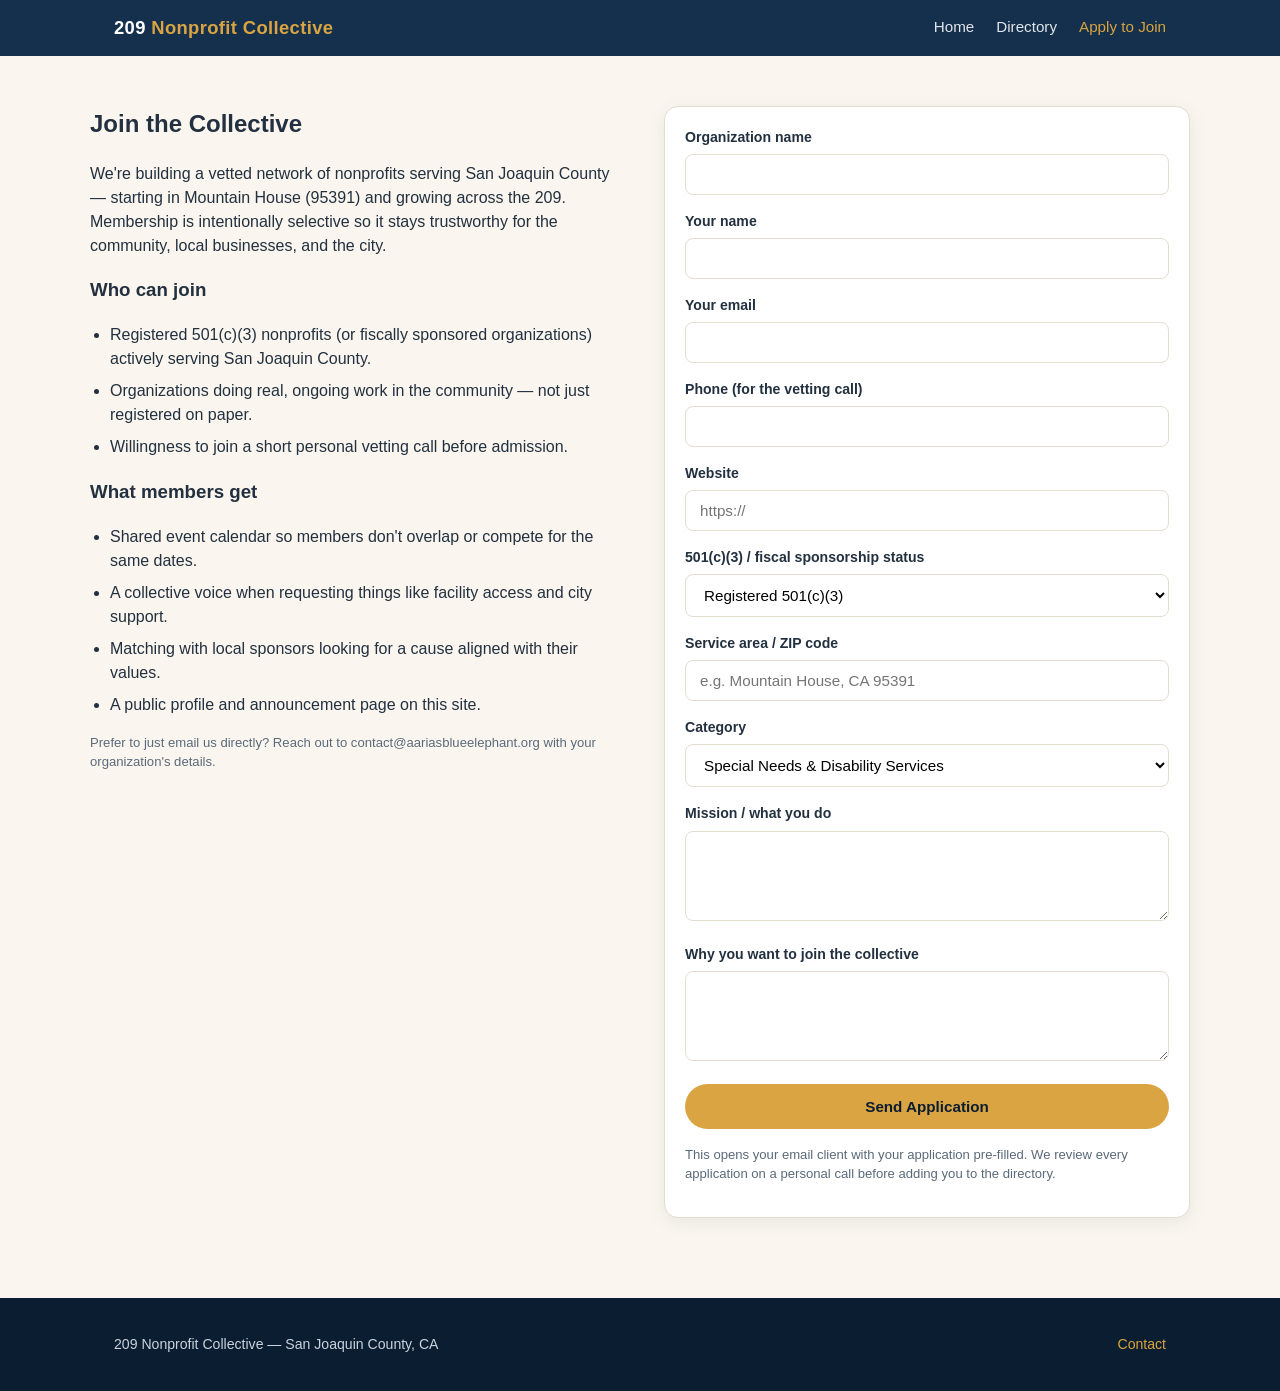
==== apply.html @ e184ccb2 "Initial build: 209 Nonprofit Collective static site" ====
<!doctype html>
<html lang="en">
<head>
  <meta charset="utf-8" />
  <meta name="viewport" content="width=device-width, initial-scale=1" />
  <title>Apply to Join · 209 Nonprofit Collective</title>
  <link rel="stylesheet" href="assets/css/style.css" />
</head>
<body>
  <nav class="site-nav">
    <div class="container">
      <a class="brand" href="index.html">209 <span>Nonprofit Collective</span></a>
      <div class="nav-links">
        <a href="index.html">Home</a>
        <a href="directory.html">Directory</a>
        <a href="apply.html" class="active">Apply to Join</a>
      </div>
    </div>
  </nav>

  <div class="container apply-grid">
    <div>
      <h2>Join the Collective</h2>
      <p class="lead">We're building a vetted network of nonprofits serving San Joaquin County — starting in Mountain House (95391) and growing across the 209. Membership is intentionally selective so it stays trustworthy for the community, local businesses, and the city.</p>

      <h3>Who can join</h3>
      <ul>
        <li>Registered 501(c)(3) nonprofits (or fiscally sponsored organizations) actively serving San Joaquin County.</li>
        <li>Organizations doing real, ongoing work in the community — not just registered on paper.</li>
        <li>Willingness to join a short personal vetting call before admission.</li>
      </ul>

      <h3>What members get</h3>
      <ul>
        <li>Shared event calendar so members don't overlap or compete for the same dates.</li>
        <li>A collective voice when requesting things like facility access and city support.</li>
        <li>Matching with local sponsors looking for a cause aligned with their values.</li>
        <li>A public profile and announcement page on this site.</li>
      </ul>

      <p class="form-note">Prefer to just email us directly? Reach out to <a id="apply-email" href="#"></a> with your organization's details.</p>
    </div>

    <div>
      <form id="apply-form" class="side-card">
        <div class="form-field">
          <label for="orgName">Organization name</label>
          <input id="orgName" name="orgName" type="text" required />
        </div>
        <div class="form-field">
          <label for="contactName">Your name</label>
          <input id="contactName" name="contactName" type="text" required />
        </div>
        <div class="form-field">
          <label for="contactEmail">Your email</label>
          <input id="contactEmail" name="contactEmail" type="email" required />
        </div>
        <div class="form-field">
          <label for="contactPhone">Phone (for the vetting call)</label>
          <input id="contactPhone" name="contactPhone" type="tel" />
        </div>
        <div class="form-field">
          <label for="website">Website</label>
          <input id="website" name="website" type="url" placeholder="https://" />
        </div>
        <div class="form-field">
          <label for="status501c3">501(c)(3) / fiscal sponsorship status</label>
          <select id="status501c3" name="status501c3">
            <option value="Registered 501(c)(3)">Registered 501(c)(3)</option>
            <option value="Fiscally sponsored">Fiscally sponsored</option>
            <option value="Application pending">Application pending</option>
            <option value="Other">Other</option>
          </select>
        </div>
        <div class="form-field">
          <label for="serviceArea">Service area / ZIP code</label>
          <input id="serviceArea" name="serviceArea" type="text" placeholder="e.g. Mountain House, CA 95391" required />
        </div>
        <div class="form-field">
          <label for="apply-category">Category</label>
          <select id="apply-category" name="category"></select>
        </div>
        <div class="form-field">
          <label for="mission">Mission / what you do</label>
          <textarea id="mission" name="mission" required></textarea>
        </div>
        <div class="form-field">
          <label for="reason">Why you want to join the collective</label>
          <textarea id="reason" name="reason" required></textarea>
        </div>
        <button class="btn btn-gold" type="submit" style="width: 100%;">Send Application</button>
        <p class="form-note">This opens your email client with your application pre-filled. We review every application on a personal call before adding you to the directory.</p>
      </form>
    </div>
  </div>

  <footer class="site-footer">
    <div class="container footer-row">
      <div>209 Nonprofit Collective — San Joaquin County, CA</div>
      <div><a href="mailto:contact@aariasblueelephant.org">Contact</a></div>
    </div>
  </footer>

  <script src="assets/js/data.js" defer></script>
  <script src="assets/js/apply.js" defer></script>
</body>
</html>
---- assets/css/style.css ----
:root {
  --navy: #14304d;
  --navy-dark: #0b1d30;
  --gold: #d9a441;
  --gold-dark: #b7842a;
  --cream: #faf6ef;
  --sage: #5c8a63;
  --sage-dark: #3f6247;
  --text: #22303f;
  --muted: #5a6a7a;
  --white: #ffffff;
  --border: #e3ddd0;
  --radius: 14px;
  --shadow: 0 4px 18px rgba(20, 48, 77, 0.08);
  --font: -apple-system, BlinkMacSystemFont, "Segoe UI", Roboto, Helvetica, Arial, sans-serif;
}

* { box-sizing: border-box; }

body {
  margin: 0;
  font-family: var(--font);
  color: var(--text);
  background: var(--cream);
  line-height: 1.5;
}

a { color: inherit; text-decoration: none; }

img { max-width: 100%; display: block; }

.container {
  max-width: 1100px;
  margin: 0 auto;
  padding: 0 24px;
}

/* Nav */
.site-nav {
  background: var(--navy);
  color: var(--white);
  position: sticky;
  top: 0;
  z-index: 20;
}

.site-nav .container {
  display: flex;
  align-items: center;
  justify-content: space-between;
  padding-top: 14px;
  padding-bottom: 14px;
}

.brand {
  font-weight: 700;
  font-size: 1.15rem;
  letter-spacing: 0.02em;
}

.brand span { color: var(--gold); }

.nav-links {
  display: flex;
  gap: 22px;
  font-size: 0.95rem;
}

.nav-links a {
  opacity: 0.88;
  transition: opacity 0.15s ease;
}

.nav-links a:hover,
.nav-links a.active { opacity: 1; color: var(--gold); }

/* Hero */
.hero {
  position: relative;
  background: linear-gradient(180deg, var(--navy) 0%, var(--navy-dark) 100%);
  color: var(--white);
  overflow: hidden;
}

.hero .container {
  display: grid;
  grid-template-columns: 1.1fr 1fr;
  align-items: center;
  gap: 40px;
  padding-top: 64px;
  padding-bottom: 0;
}

.hero-copy h1 {
  font-size: 2.6rem;
  line-height: 1.15;
  margin: 0 0 16px;
}

.hero-copy h1 em {
  font-style: normal;
  color: var(--gold);
}

.hero-copy p {
  font-size: 1.1rem;
  color: #d7e0ea;
  max-width: 46ch;
  margin: 0 0 28px;
}

.hero-actions { display: flex; gap: 14px; flex-wrap: wrap; }

.btn {
  display: inline-block;
  padding: 12px 22px;
  border-radius: 999px;
  font-weight: 600;
  font-size: 0.95rem;
  border: 2px solid transparent;
  cursor: pointer;
  transition: transform 0.12s ease, opacity 0.12s ease;
}

.btn:hover { transform: translateY(-1px); }

.btn-gold { background: var(--gold); color: var(--navy-dark); }
.btn-gold:hover { background: var(--gold-dark); }

.btn-outline {
  background: transparent;
  border-color: rgba(255,255,255,0.55);
  color: var(--white);
}
.btn-outline:hover { border-color: var(--white); }

.hero-art { align-self: end; }
.hero-art img { width: 100%; height: auto; }

/* Stats */
.stats {
  display: flex;
  gap: 40px;
  padding: 28px 0 60px;
  flex-wrap: wrap;
}

.stat-num {
  font-size: 1.8rem;
  font-weight: 700;
  color: var(--gold);
}

.stat-label {
  font-size: 0.85rem;
  color: #b9c6d3;
  text-transform: uppercase;
  letter-spacing: 0.04em;
}

/* Section headings */
.section { padding: 56px 0; }
.section-alt { background: var(--white); }

.section-head {
  display: flex;
  align-items: baseline;
  justify-content: space-between;
  gap: 20px;
  margin-bottom: 28px;
  flex-wrap: wrap;
}

.section-head h2 { margin: 0; font-size: 1.6rem; }
.section-head .link { color: var(--navy); font-weight: 600; font-size: 0.9rem; border-bottom: 2px solid var(--gold); }
.section p.lead { color: var(--muted); max-width: 62ch; }

/* Member bubbles */
.bubble-grid {
  display: flex;
  flex-wrap: wrap;
  gap: 22px;
}

.bubble {
  width: 108px;
  text-align: center;
  cursor: pointer;
}

.bubble-avatar {
  width: 88px;
  height: 88px;
  border-radius: 50%;
  background: var(--white);
  border: 2px solid var(--border);
  box-shadow: var(--shadow);
  display: flex;
  align-items: center;
  justify-content: center;
  overflow: hidden;
  margin: 0 auto 10px;
  transition: transform 0.15s ease, border-color 0.15s ease;
}

.bubble:hover .bubble-avatar { transform: translateY(-3px); border-color: var(--gold); }

.bubble-avatar img { width: 100%; height: 100%; object-fit: cover; }

.bubble-avatar .initials {
  font-weight: 700;
  color: var(--navy);
  font-size: 1.1rem;
}

.bubble-name { font-size: 0.82rem; color: var(--text); font-weight: 600; }

.bubble-add .bubble-avatar {
  border-style: dashed;
  color: var(--muted);
  font-size: 1.6rem;
}

/* Cards / directory */
.toolbar {
  display: flex;
  gap: 14px;
  flex-wrap: wrap;
  margin-bottom: 28px;
}

.search-input,
.category-select {
  padding: 12px 16px;
  border-radius: 999px;
  border: 1px solid var(--border);
  background: var(--white);
  font-size: 0.95rem;
  font-family: var(--font);
}

.search-input { flex: 1; min-width: 220px; }

.card-grid {
  display: grid;
  grid-template-columns: repeat(auto-fill, minmax(260px, 1fr));
  gap: 20px;
}

.card {
  background: var(--white);
  border: 1px solid var(--border);
  border-radius: var(--radius);
  padding: 20px;
  box-shadow: var(--shadow);
  display: flex;
  flex-direction: column;
  gap: 10px;
}

.card-top { display: flex; align-items: center; gap: 12px; }

.card-avatar {
  width: 52px;
  height: 52px;
  border-radius: 50%;
  background: var(--cream);
  border: 1px solid var(--border);
  display: flex;
  align-items: center;
  justify-content: center;
  overflow: hidden;
  flex-shrink: 0;
}

.card-avatar img { width: 100%; height: 100%; object-fit: cover; }

.card-title { font-weight: 700; font-size: 1.05rem; }

.badge {
  display: inline-block;
  font-size: 0.72rem;
  font-weight: 700;
  text-transform: uppercase;
  letter-spacing: 0.03em;
  color: var(--sage-dark);
  background: #e8f0e7;
  padding: 4px 10px;
  border-radius: 999px;
  width: fit-content;
}

.card-tagline { color: var(--muted); font-size: 0.92rem; }

.card-link { margin-top: auto; font-weight: 600; color: var(--navy); font-size: 0.88rem; border-bottom: 2px solid var(--gold); width: fit-content; }

.empty-state { color: var(--muted); padding: 40px 0; text-align: center; }

/* Announcements */
.announce-list { display: flex; flex-direction: column; gap: 18px; }

.announce-item {
  background: var(--white);
  border: 1px solid var(--border);
  border-radius: var(--radius);
  padding: 18px 22px;
  box-shadow: var(--shadow);
}

.announce-meta { font-size: 0.8rem; color: var(--muted); margin-bottom: 6px; }
.announce-meta a { color: var(--navy); font-weight: 600; }
.announce-title { font-weight: 700; margin-bottom: 6px; }
.announce-body { color: var(--text); font-size: 0.94rem; }

/* Org profile page */
.org-header {
  background: var(--white);
  border-bottom: 1px solid var(--border);
  padding: 48px 0;
}

.org-header-inner { display: flex; gap: 24px; align-items: center; flex-wrap: wrap; }

.org-avatar {
  width: 110px;
  height: 110px;
  border-radius: 50%;
  border: 2px solid var(--border);
  background: var(--cream);
  display: flex;
  align-items: center;
  justify-content: center;
  overflow: hidden;
  flex-shrink: 0;
}

.org-avatar img { width: 100%; height: 100%; object-fit: cover; }

.org-header h1 { margin: 0 0 6px; font-size: 1.9rem; }

.org-meta-row { display: flex; gap: 14px; flex-wrap: wrap; font-size: 0.9rem; color: var(--muted); margin-top: 10px; }
.org-meta-row a { color: var(--navy); font-weight: 600; }

.org-body { display: grid; grid-template-columns: 2fr 1fr; gap: 40px; padding: 40px 0 70px; }

.org-body h3 { font-size: 1.1rem; margin-bottom: 12px; }

.program-list { list-style: none; padding: 0; margin: 0; display: flex; flex-direction: column; gap: 8px; }
.program-list li { background: var(--white); border: 1px solid var(--border); border-radius: 10px; padding: 10px 14px; font-size: 0.92rem; }

.side-card {
  background: var(--white);
  border: 1px solid var(--border);
  border-radius: var(--radius);
  padding: 20px;
  box-shadow: var(--shadow);
}

.side-card + .side-card { margin-top: 20px; }

/* Apply page */
.apply-grid { display: grid; grid-template-columns: 1fr 1fr; gap: 48px; padding: 50px 0 80px; }

.apply-grid h2 { margin-top: 0; }

.apply-grid ul { padding-left: 20px; color: var(--text); }
.apply-grid li { margin-bottom: 8px; }

.form-field { margin-bottom: 16px; }
.form-field label { display: block; font-weight: 600; font-size: 0.88rem; margin-bottom: 6px; }

.form-field input,
.form-field select,
.form-field textarea {
  width: 100%;
  padding: 11px 14px;
  border-radius: 8px;
  border: 1px solid var(--border);
  font-family: var(--font);
  font-size: 0.95rem;
  background: var(--white);
}

.form-field textarea { resize: vertical; min-height: 90px; }

.form-note { font-size: 0.82rem; color: var(--muted); margin-top: 16px; }

/* Footer */
.site-footer {
  background: var(--navy-dark);
  color: #c9d3dd;
  padding: 36px 0;
  font-size: 0.88rem;
}

.site-footer a { color: var(--gold); }
.footer-row { display: flex; justify-content: space-between; flex-wrap: wrap; gap: 12px; }

@media (max-width: 800px) {
  .hero .container { grid-template-columns: 1fr; padding-top: 40px; }
  .hero-art { order: -1; }
  .org-body { grid-template-columns: 1fr; }
  .apply-grid { grid-template-columns: 1fr; }
}
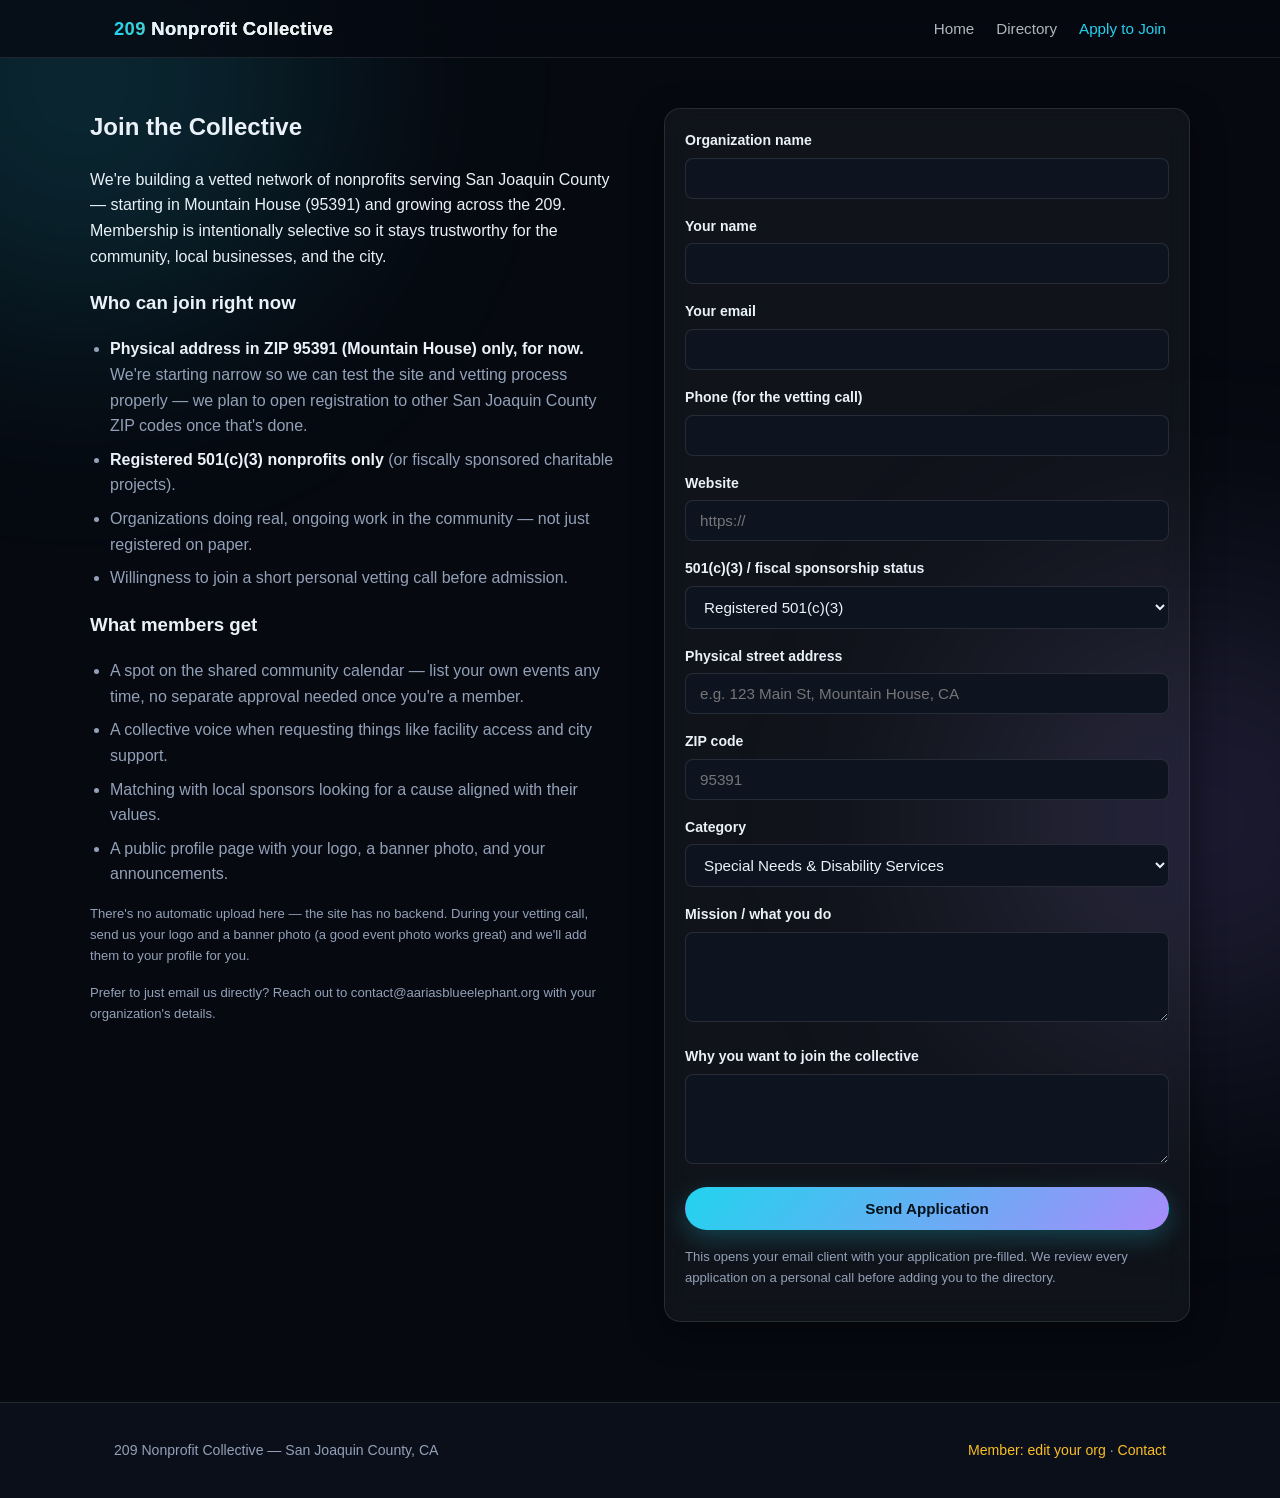
==== commit 1b948d1a: "Add dark/glow redesign, self-service org editing, and Google-auth publish path - Real logo, futurist" ====
--- a/apply.html
+++ b/apply.html
@@ -23,20 +23,23 @@
       <h2>Join the Collective</h2>
       <p class="lead">We're building a vetted network of nonprofits serving San Joaquin County — starting in Mountain House (95391) and growing across the 209. Membership is intentionally selective so it stays trustworthy for the community, local businesses, and the city.</p>
 
-      <h3>Who can join</h3>
+      <h3>Who can join right now</h3>
       <ul>
-        <li>Registered 501(c)(3) nonprofits (or fiscally sponsored organizations) actively serving San Joaquin County.</li>
+        <li><strong>Physical address in ZIP 95391 (Mountain House) only, for now.</strong> We're starting narrow so we can test the site and vetting process properly — we plan to open registration to other San Joaquin County ZIP codes once that's done.</li>
+        <li><strong>Registered 501(c)(3) nonprofits only</strong> (or fiscally sponsored charitable projects).</li>
         <li>Organizations doing real, ongoing work in the community — not just registered on paper.</li>
         <li>Willingness to join a short personal vetting call before admission.</li>
       </ul>
 
       <h3>What members get</h3>
       <ul>
-        <li>Shared event calendar so members don't overlap or compete for the same dates.</li>
+        <li>A spot on the shared community calendar — list your own events any time, no separate approval needed once you're a member.</li>
         <li>A collective voice when requesting things like facility access and city support.</li>
         <li>Matching with local sponsors looking for a cause aligned with their values.</li>
-        <li>A public profile and announcement page on this site.</li>
+        <li>A public profile page with your logo, a banner photo, and your announcements.</li>
       </ul>
+
+      <p class="form-note">There's no automatic upload here — the site has no backend. During your vetting call, send us your logo and a banner photo (a good event photo works great) and we'll add them to your profile for you.</p>
 
       <p class="form-note">Prefer to just email us directly? Reach out to <a id="apply-email" href="#"></a> with your organization's details.</p>
     </div>
@@ -73,8 +76,12 @@
           </select>
         </div>
         <div class="form-field">
-          <label for="serviceArea">Service area / ZIP code</label>
-          <input id="serviceArea" name="serviceArea" type="text" placeholder="e.g. Mountain House, CA 95391" required />
+          <label for="physicalAddress">Physical street address</label>
+          <input id="physicalAddress" name="physicalAddress" type="text" placeholder="e.g. 123 Main St, Mountain House, CA" required />
+        </div>
+        <div class="form-field">
+          <label for="zip">ZIP code</label>
+          <input id="zip" name="zip" type="text" inputmode="numeric" pattern="95391" title="We're currently only accepting organizations physically located in 95391 (Mountain House). We'll open to other ZIP codes soon." placeholder="95391" required />
         </div>
         <div class="form-field">
           <label for="apply-category">Category</label>
@@ -97,7 +104,7 @@
   <footer class="site-footer">
     <div class="container footer-row">
       <div>209 Nonprofit Collective — San Joaquin County, CA</div>
-      <div><a href="mailto:contact@aariasblueelephant.org">Contact</a></div>
+      <div><a href="edit.html">Member: edit your org</a> · <a href="mailto:contact@aariasblueelephant.org">Contact</a></div>
     </div>
   </footer>
 
--- a/assets/css/style.css
+++ b/assets/css/style.css
@@ -1,29 +1,59 @@
 :root {
-  --navy: #14304d;
-  --navy-dark: #0b1d30;
-  --gold: #d9a441;
-  --gold-dark: #b7842a;
-  --cream: #faf6ef;
-  --sage: #5c8a63;
-  --sage-dark: #3f6247;
-  --text: #22303f;
-  --muted: #5a6a7a;
-  --white: #ffffff;
-  --border: #e3ddd0;
-  --radius: 14px;
-  --shadow: 0 4px 18px rgba(20, 48, 77, 0.08);
+  --bg: #060910;
+  --bg-alt: #0A0F1A;
+  --navy: #101827;
+  --navy-dark: #060910;
+  --panel: rgba(255, 255, 255, 0.045);
+  --panel-solid: #0D1420;
+  --panel-border: rgba(255, 255, 255, 0.10);
+  --cyan: #22D3EE;
+  --cyan-dim: rgba(34, 211, 238, 0.14);
+  --gold: #FBBF24;
+  --gold-dim: rgba(251, 191, 36, 0.14);
+  --violet: #A78BFA;
+  --pink: #F472B6;
+  --sage: #5EEAD4;
+  --text: #EAF1F8;
+  --muted: #93A1B8;
+  --white: #101827;
+  --border: var(--panel-border);
+  --radius: 16px;
+  --shadow: 0 10px 34px rgba(0, 0, 0, 0.45);
+  --glow-cyan: 0 0 0 1px rgba(34,211,238,0.35), 0 0 24px rgba(34,211,238,0.18);
   --font: -apple-system, BlinkMacSystemFont, "Segoe UI", Roboto, Helvetica, Arial, sans-serif;
+  --org-accent: var(--cyan);
 }
 
 * { box-sizing: border-box; }
+
+[hidden] { display: none !important; }
+
+html { background: var(--bg); }
 
 body {
   margin: 0;
   font-family: var(--font);
   color: var(--text);
-  background: var(--cream);
-  line-height: 1.5;
-}
+  background: var(--bg);
+  line-height: 1.6;
+  position: relative;
+  overflow-x: hidden;
+}
+
+/* ambient glow blobs, fixed so they read consistently behind every page */
+body::before,
+body::after {
+  content: "";
+  position: fixed;
+  width: 480px;
+  height: 480px;
+  border-radius: 50%;
+  filter: blur(120px);
+  z-index: 0;
+  pointer-events: none;
+}
+body::before { top: -160px; left: -160px; background: rgba(34, 211, 238, 0.16); }
+body::after { bottom: -160px; right: -160px; background: rgba(167, 139, 250, 0.14); }
 
 a { color: inherit; text-decoration: none; }
 
@@ -33,12 +63,17 @@
   max-width: 1100px;
   margin: 0 auto;
   padding: 0 24px;
+  position: relative;
+  z-index: 1;
 }
 
 /* Nav */
 .site-nav {
-  background: var(--navy);
-  color: var(--white);
+  background: rgba(6, 9, 16, 0.75);
+  backdrop-filter: blur(14px);
+  -webkit-backdrop-filter: blur(14px);
+  border-bottom: 1px solid var(--panel-border);
+  color: var(--text);
   position: sticky;
   top: 0;
   z-index: 20;
@@ -53,12 +88,21 @@
 }
 
 .brand {
-  font-weight: 700;
+  font-weight: 800;
   font-size: 1.15rem;
   letter-spacing: 0.02em;
-}
-
-.brand span { color: var(--gold); }
+  background: linear-gradient(90deg, var(--cyan), var(--gold));
+  -webkit-background-clip: text;
+  background-clip: text;
+  color: transparent;
+}
+
+.brand span {
+  background: linear-gradient(90deg, var(--text), var(--text));
+  -webkit-background-clip: text;
+  background-clip: text;
+  color: var(--text);
+}
 
 .nav-links {
   display: flex;
@@ -67,18 +111,33 @@
 }
 
 .nav-links a {
-  opacity: 0.88;
-  transition: opacity 0.15s ease;
+  opacity: 0.75;
+  transition: opacity 0.15s ease, color 0.15s ease;
+  color: var(--text);
 }
 
 .nav-links a:hover,
-.nav-links a.active { opacity: 1; color: var(--gold); }
+.nav-links a.active { opacity: 1; color: var(--cyan); }
+
+.nav-edit-btn {
+  padding: 6px 16px;
+  border-radius: 999px;
+  border: 1px solid color-mix(in srgb, var(--org-accent) 55%, transparent);
+  color: var(--org-accent) !important;
+  font-weight: 700;
+  opacity: 1 !important;
+  background: color-mix(in srgb, var(--org-accent) 12%, transparent);
+  transition: background 0.15s ease, transform 0.12s ease, box-shadow 0.15s ease;
+}
+.nav-edit-btn:hover {
+  background: color-mix(in srgb, var(--org-accent) 24%, transparent);
+  box-shadow: 0 0 16px color-mix(in srgb, var(--org-accent) 35%, transparent);
+  transform: translateY(-1px);
+}
 
 /* Hero */
 .hero {
   position: relative;
-  background: linear-gradient(180deg, var(--navy) 0%, var(--navy-dark) 100%);
-  color: var(--white);
   overflow: hidden;
 }
 
@@ -87,24 +146,28 @@
   grid-template-columns: 1.1fr 1fr;
   align-items: center;
   gap: 40px;
-  padding-top: 64px;
+  padding-top: 72px;
   padding-bottom: 0;
 }
 
 .hero-copy h1 {
-  font-size: 2.6rem;
+  font-size: 2.7rem;
   line-height: 1.15;
   margin: 0 0 16px;
+  letter-spacing: -0.01em;
 }
 
 .hero-copy h1 em {
   font-style: normal;
-  color: var(--gold);
+  background: linear-gradient(90deg, var(--cyan), var(--gold));
+  -webkit-background-clip: text;
+  background-clip: text;
+  color: transparent;
 }
 
 .hero-copy p {
   font-size: 1.1rem;
-  color: #d7e0ea;
+  color: var(--muted);
   max-width: 46ch;
   margin: 0 0 28px;
 }
@@ -113,54 +176,69 @@
 
 .btn {
   display: inline-block;
-  padding: 12px 22px;
+  padding: 12px 24px;
   border-radius: 999px;
-  font-weight: 600;
+  font-weight: 700;
   font-size: 0.95rem;
-  border: 2px solid transparent;
+  border: 1px solid transparent;
   cursor: pointer;
-  transition: transform 0.12s ease, opacity 0.12s ease;
+  transition: transform 0.12s ease, box-shadow 0.12s ease, background 0.12s ease;
 }
 
 .btn:hover { transform: translateY(-1px); }
 
-.btn-gold { background: var(--gold); color: var(--navy-dark); }
-.btn-gold:hover { background: var(--gold-dark); }
+.btn-gold {
+  background: linear-gradient(135deg, var(--cyan), var(--violet));
+  color: #04121A;
+  box-shadow: 0 8px 24px rgba(34, 211, 238, 0.25);
+}
+.btn-gold:hover { box-shadow: 0 10px 30px rgba(34, 211, 238, 0.4); }
 
 .btn-outline {
-  background: transparent;
-  border-color: rgba(255,255,255,0.55);
-  color: var(--white);
-}
-.btn-outline:hover { border-color: var(--white); }
+  background: rgba(255,255,255,0.03);
+  border-color: var(--panel-border);
+  color: var(--text);
+}
+.btn-outline:hover { border-color: var(--cyan); color: var(--cyan); }
 
 .hero-art { align-self: end; }
-.hero-art img { width: 100%; height: auto; }
+.hero-art img { width: 100%; height: auto; filter: drop-shadow(0 20px 40px rgba(0,0,0,0.5)); }
 
 /* Stats */
 .stats {
   display: flex;
-  gap: 40px;
+  gap: 16px;
   padding: 28px 0 60px;
   flex-wrap: wrap;
 }
 
+.stats > div {
+  background: var(--panel);
+  border: 1px solid var(--panel-border);
+  border-radius: 12px;
+  padding: 12px 20px;
+  backdrop-filter: blur(10px);
+}
+
 .stat-num {
   font-size: 1.8rem;
-  font-weight: 700;
-  color: var(--gold);
+  font-weight: 800;
+  background: linear-gradient(90deg, var(--cyan), var(--gold));
+  -webkit-background-clip: text;
+  background-clip: text;
+  color: transparent;
 }
 
 .stat-label {
-  font-size: 0.85rem;
-  color: #b9c6d3;
+  font-size: 0.8rem;
+  color: var(--muted);
   text-transform: uppercase;
-  letter-spacing: 0.04em;
+  letter-spacing: 0.05em;
 }
 
 /* Section headings */
-.section { padding: 56px 0; }
-.section-alt { background: var(--white); }
+.section { padding: 60px 0; position: relative; }
+.section-alt { background: linear-gradient(180deg, rgba(255,255,255,0.02), rgba(255,255,255,0)); }
 
 .section-head {
   display: flex;
@@ -171,8 +249,8 @@
   flex-wrap: wrap;
 }
 
-.section-head h2 { margin: 0; font-size: 1.6rem; }
-.section-head .link { color: var(--navy); font-weight: 600; font-size: 0.9rem; border-bottom: 2px solid var(--gold); }
+.section-head h2 { margin: 0; font-size: 1.6rem; letter-spacing: -0.01em; }
+.section-head .link { color: var(--cyan); font-weight: 600; font-size: 0.9rem; border-bottom: 2px solid var(--gold); }
 .section p.lead { color: var(--muted); max-width: 62ch; }
 
 /* Member bubbles */
@@ -192,24 +270,24 @@
   width: 88px;
   height: 88px;
   border-radius: 50%;
-  background: var(--white);
-  border: 2px solid var(--border);
+  background: var(--panel-solid);
+  border: 1px solid var(--panel-border);
   box-shadow: var(--shadow);
   display: flex;
   align-items: center;
   justify-content: center;
   overflow: hidden;
   margin: 0 auto 10px;
-  transition: transform 0.15s ease, border-color 0.15s ease;
-}
-
-.bubble:hover .bubble-avatar { transform: translateY(-3px); border-color: var(--gold); }
+  transition: transform 0.15s ease, border-color 0.15s ease, box-shadow 0.15s ease;
+}
+
+.bubble:hover .bubble-avatar { transform: translateY(-3px); border-color: var(--cyan); box-shadow: var(--glow-cyan); }
 
 .bubble-avatar img { width: 100%; height: 100%; object-fit: cover; }
 
 .bubble-avatar .initials {
   font-weight: 700;
-  color: var(--navy);
+  color: var(--cyan);
   font-size: 1.1rem;
 }
 
@@ -233,12 +311,14 @@
 .category-select {
   padding: 12px 16px;
   border-radius: 999px;
-  border: 1px solid var(--border);
-  background: var(--white);
+  border: 1px solid var(--panel-border);
+  background: var(--panel-solid);
+  color: var(--text);
   font-size: 0.95rem;
   font-family: var(--font);
 }
 
+.search-input::placeholder { color: var(--muted); }
 .search-input { flex: 1; min-width: 220px; }
 
 .card-grid {
@@ -248,15 +328,20 @@
 }
 
 .card {
-  background: var(--white);
-  border: 1px solid var(--border);
+  background: var(--panel);
+  backdrop-filter: blur(14px);
+  -webkit-backdrop-filter: blur(14px);
+  border: 1px solid var(--panel-border);
   border-radius: var(--radius);
   padding: 20px;
   box-shadow: var(--shadow);
   display: flex;
   flex-direction: column;
   gap: 10px;
-}
+  transition: border-color 0.15s ease, transform 0.15s ease;
+}
+
+.card:hover { border-color: rgba(34,211,238,0.35); transform: translateY(-2px); }
 
 .card-top { display: flex; align-items: center; gap: 12px; }
 
@@ -264,8 +349,8 @@
   width: 52px;
   height: 52px;
   border-radius: 50%;
-  background: var(--cream);
-  border: 1px solid var(--border);
+  background: var(--panel-solid);
+  border: 1px solid var(--panel-border);
   display: flex;
   align-items: center;
   justify-content: center;
@@ -283,8 +368,9 @@
   font-weight: 700;
   text-transform: uppercase;
   letter-spacing: 0.03em;
-  color: var(--sage-dark);
-  background: #e8f0e7;
+  color: var(--sage);
+  background: rgba(94, 234, 212, 0.10);
+  border: 1px solid rgba(94, 234, 212, 0.25);
   padding: 4px 10px;
   border-radius: 999px;
   width: fit-content;
@@ -292,7 +378,7 @@
 
 .card-tagline { color: var(--muted); font-size: 0.92rem; }
 
-.card-link { margin-top: auto; font-weight: 600; color: var(--navy); font-size: 0.88rem; border-bottom: 2px solid var(--gold); width: fit-content; }
+.card-link { margin-top: auto; font-weight: 600; color: var(--cyan); font-size: 0.88rem; border-bottom: 2px solid var(--gold); width: fit-content; }
 
 .empty-state { color: var(--muted); padding: 40px 0; text-align: center; }
 
@@ -300,74 +386,207 @@
 .announce-list { display: flex; flex-direction: column; gap: 18px; }
 
 .announce-item {
-  background: var(--white);
-  border: 1px solid var(--border);
+  background: var(--panel);
+  backdrop-filter: blur(14px);
+  -webkit-backdrop-filter: blur(14px);
+  border: 1px solid var(--panel-border);
   border-radius: var(--radius);
   padding: 18px 22px;
   box-shadow: var(--shadow);
 }
 
 .announce-meta { font-size: 0.8rem; color: var(--muted); margin-bottom: 6px; }
-.announce-meta a { color: var(--navy); font-weight: 600; }
+.announce-meta a { color: var(--cyan); font-weight: 600; }
 .announce-title { font-weight: 700; margin-bottom: 6px; }
-.announce-body { color: var(--text); font-size: 0.94rem; }
+.announce-body { color: var(--text); font-size: 0.94rem; opacity: 0.9; }
+
+/* Events */
+.event-list { display: flex; flex-direction: column; gap: 14px; }
+
+.event-item {
+  display: flex;
+  gap: 16px;
+  align-items: center;
+  background: var(--panel);
+  backdrop-filter: blur(14px);
+  -webkit-backdrop-filter: blur(14px);
+  border: 1px solid var(--panel-border);
+  border-radius: var(--radius);
+  padding: 14px 18px;
+  box-shadow: var(--shadow);
+  transition: transform 0.12s ease, border-color 0.12s ease;
+}
+
+.event-item:hover { transform: translateY(-2px); border-color: var(--gold); }
+
+.event-date-badge {
+  flex-shrink: 0;
+  width: 56px;
+  height: 56px;
+  border-radius: 10px;
+  background: linear-gradient(135deg, var(--cyan), var(--violet));
+  color: #04121A;
+  display: flex;
+  flex-direction: column;
+  align-items: center;
+  justify-content: center;
+  line-height: 1.1;
+}
+
+.event-date-day { font-size: 1.2rem; font-weight: 800; }
+.event-date-month { font-size: 0.68rem; letter-spacing: 0.06em; color: #04121A; opacity: 0.75; }
+
+.event-title { font-weight: 700; }
+.event-meta { font-size: 0.85rem; color: var(--muted); margin-top: 2px; }
+.event-desc { font-size: 0.88rem; color: var(--text); margin-top: 4px; opacity: 0.9; }
 
 /* Org profile page */
 .org-header {
-  background: var(--white);
-  border-bottom: 1px solid var(--border);
-  padding: 48px 0;
-}
-
-.org-header-inner { display: flex; gap: 24px; align-items: center; flex-wrap: wrap; }
+  background: var(--bg-alt);
+  border-bottom: 1px solid var(--panel-border);
+}
+
+.org-banner {
+  width: 100%;
+  aspect-ratio: 3 / 1;
+  background: linear-gradient(135deg, #14213A 0%, #1B1030 50%, #0E1B22 100%);
+  position: relative;
+  overflow: hidden;
+}
+
+.org-banner::before {
+  content: "";
+  position: absolute;
+  inset: 0;
+  background: radial-gradient(circle at 20% 30%, rgba(34,211,238,0.35), transparent 55%),
+              radial-gradient(circle at 80% 70%, rgba(167,139,250,0.35), transparent 55%);
+}
+
+.org-banner img { width: 100%; height: 100%; object-fit: cover; position: relative; z-index: 1; }
+
+.org-header-inner {
+  text-align: center;
+  padding: 0 0 32px;
+}
 
 .org-avatar {
   width: 110px;
   height: 110px;
   border-radius: 50%;
-  border: 2px solid var(--border);
-  background: var(--cream);
+  border: 4px solid var(--bg-alt);
+  background: var(--panel-solid);
   display: flex;
   align-items: center;
   justify-content: center;
   overflow: hidden;
   flex-shrink: 0;
-}
-
-.org-avatar img { width: 100%; height: 100%; object-fit: cover; }
-
-.org-header h1 { margin: 0 0 6px; font-size: 1.9rem; }
-
-.org-meta-row { display: flex; gap: 14px; flex-wrap: wrap; font-size: 0.9rem; color: var(--muted); margin-top: 10px; }
-.org-meta-row a { color: var(--navy); font-weight: 600; }
+  margin: -55px auto 14px;
+  box-shadow: var(--glow-cyan), var(--shadow);
+}
+
+.org-header .badge { margin: 0 auto 8px; }
+
+.org-header h1 { margin: 0 0 6px; font-size: 1.9rem; letter-spacing: -0.01em; }
+
+.org-meta-row { display: flex; gap: 14px; flex-wrap: wrap; justify-content: center; font-size: 0.9rem; color: var(--muted); margin-top: 10px; }
+.org-meta-row a { color: var(--cyan); font-weight: 600; }
+
+.org-actions { display: flex; gap: 12px; justify-content: center; align-items: center; margin-top: 20px; flex-wrap: wrap; }
+
+.share-icons { display: flex; gap: 8px; }
+
+.share-icons a {
+  width: 38px;
+  height: 38px;
+  border-radius: 50%;
+  border: 1px solid var(--panel-border);
+  display: flex;
+  align-items: center;
+  justify-content: center;
+  font-size: 0.85rem;
+  font-weight: 700;
+  color: var(--text);
+  background: var(--panel-solid);
+  transition: border-color 0.12s ease, color 0.12s ease;
+}
+
+.share-icons a:hover { border-color: var(--gold); color: var(--gold); }
+
+/* Per-org theme color accent — washes the whole profile page, not just the badge */
+#org-content {
+  background:
+    radial-gradient(ellipse 900px 460px at 50% 0, color-mix(in srgb, var(--org-accent) 16%, transparent), transparent 70%),
+    radial-gradient(ellipse 700px 400px at 100% 40%, color-mix(in srgb, var(--gold) 8%, transparent), transparent 70%);
+}
+.org-header .badge {
+  color: var(--org-accent);
+  background: color-mix(in srgb, var(--org-accent) 12%, transparent);
+  border-color: color-mix(in srgb, var(--org-accent) 30%, transparent);
+}
+.org-avatar { box-shadow: 0 0 0 1px color-mix(in srgb, var(--org-accent) 35%, transparent), 0 0 24px color-mix(in srgb, var(--org-accent) 30%, transparent), var(--shadow); }
+.org-banner::before {
+  background: radial-gradient(circle at 20% 30%, color-mix(in srgb, var(--org-accent) 45%, transparent), transparent 55%),
+              radial-gradient(circle at 80% 70%, color-mix(in srgb, var(--gold) 35%, transparent), transparent 55%);
+}
+.org-meta-row a { color: var(--org-accent); }
+.share-icons a:hover { border-color: var(--org-accent); color: var(--org-accent); }
+#org-content .btn-gold { background: linear-gradient(135deg, var(--org-accent), var(--gold)); }
+#org-content h3 {
+  display: inline-block;
+  border-bottom: 2px solid color-mix(in srgb, var(--org-accent) 45%, transparent);
+  padding-bottom: 4px;
+}
+#org-content .event-date-badge { background: linear-gradient(135deg, var(--org-accent), var(--gold)); }
+
+.local-notice {
+  background: var(--gold-dim);
+  border-bottom: 1px solid rgba(251, 191, 36, 0.35);
+  color: var(--text);
+  font-size: 0.88rem;
+  text-align: center;
+  padding: 10px 20px;
+}
+.local-notice a { color: var(--gold); font-weight: 700; }
 
 .org-body { display: grid; grid-template-columns: 2fr 1fr; gap: 40px; padding: 40px 0 70px; }
 
 .org-body h3 { font-size: 1.1rem; margin-bottom: 12px; }
+.org-body p#org-description { color: var(--muted); }
 
 .program-list { list-style: none; padding: 0; margin: 0; display: flex; flex-direction: column; gap: 8px; }
-.program-list li { background: var(--white); border: 1px solid var(--border); border-radius: 10px; padding: 10px 14px; font-size: 0.92rem; }
+.program-list li {
+  background: var(--panel);
+  backdrop-filter: blur(10px);
+  border: 1px solid var(--panel-border);
+  border-radius: 10px;
+  padding: 10px 14px;
+  font-size: 0.92rem;
+}
 
 .side-card {
-  background: var(--white);
-  border: 1px solid var(--border);
+  background: var(--panel);
+  backdrop-filter: blur(14px);
+  -webkit-backdrop-filter: blur(14px);
+  border: 1px solid var(--panel-border);
   border-radius: var(--radius);
   padding: 20px;
   box-shadow: var(--shadow);
 }
 
 .side-card + .side-card { margin-top: 20px; }
+.side-card p { color: var(--muted); }
 
 /* Apply page */
 .apply-grid { display: grid; grid-template-columns: 1fr 1fr; gap: 48px; padding: 50px 0 80px; }
 
 .apply-grid h2 { margin-top: 0; }
 
-.apply-grid ul { padding-left: 20px; color: var(--text); }
+.apply-grid ul { padding-left: 20px; color: var(--muted); }
 .apply-grid li { margin-bottom: 8px; }
+.apply-grid li strong { color: var(--text); }
 
 .form-field { margin-bottom: 16px; }
-.form-field label { display: block; font-weight: 600; font-size: 0.88rem; margin-bottom: 6px; }
+.form-field label { display: block; font-weight: 600; font-size: 0.88rem; margin-bottom: 6px; color: var(--text); }
 
 .form-field input,
 .form-field select,
@@ -375,20 +594,123 @@
   width: 100%;
   padding: 11px 14px;
   border-radius: 8px;
-  border: 1px solid var(--border);
+  border: 1px solid var(--panel-border);
   font-family: var(--font);
   font-size: 0.95rem;
-  background: var(--white);
+  background: var(--panel-solid);
+  color: var(--text);
+}
+
+.form-field input:focus,
+.form-field select:focus,
+.form-field textarea:focus {
+  outline: none;
+  border-color: var(--cyan);
+  box-shadow: 0 0 0 3px rgba(34,211,238,0.15);
 }
 
 .form-field textarea { resize: vertical; min-height: 90px; }
 
 .form-note { font-size: 0.82rem; color: var(--muted); margin-top: 16px; }
+.field-hint { font-size: 0.8rem; color: var(--muted); margin: 2px 0 8px; }
+
+/* Edit page */
+.edit-preview {
+  border: 1px solid var(--panel-border);
+  border-radius: var(--radius);
+  overflow: hidden;
+  background: var(--panel-solid);
+  margin-bottom: 24px;
+}
+.edit-preview-banner {
+  width: 100%;
+  aspect-ratio: 3 / 1;
+  background: linear-gradient(135deg, #14213A 0%, #1B1030 50%, #0E1B22 100%);
+  position: relative;
+  overflow: hidden;
+}
+.edit-preview-banner::before {
+  content: "";
+  position: absolute;
+  inset: 0;
+  background: radial-gradient(circle at 20% 30%, rgba(34,211,238,0.35), transparent 55%),
+              radial-gradient(circle at 80% 70%, rgba(167,139,250,0.35), transparent 55%);
+}
+.edit-preview-banner img { width: 100%; height: 100%; object-fit: cover; position: relative; z-index: 1; }
+.edit-preview-row { display: flex; align-items: center; gap: 14px; padding: 16px 18px; }
+.edit-preview-avatar {
+  width: 64px;
+  height: 64px;
+  border-radius: 50%;
+  background: var(--panel-solid);
+  border: 3px solid var(--bg-alt);
+  overflow: hidden;
+  flex-shrink: 0;
+  display: flex;
+  align-items: center;
+  justify-content: center;
+  box-shadow: 0 0 0 1px color-mix(in srgb, var(--preview-accent, var(--cyan)) 35%, transparent),
+              0 0 18px color-mix(in srgb, var(--preview-accent, var(--cyan)) 30%, transparent);
+}
+.edit-preview-avatar img { width: 100%; height: 100%; object-fit: cover; }
+.edit-preview-avatar .initials { font-weight: 800; color: var(--preview-accent, var(--cyan)); }
+.edit-preview .badge { color: var(--preview-accent, var(--cyan)); background: color-mix(in srgb, var(--preview-accent, var(--cyan)) 12%, transparent); border-color: color-mix(in srgb, var(--preview-accent, var(--cyan)) 30%, transparent); }
+.edit-preview-name { font-weight: 700; margin-top: 6px; }
+.edit-preview-tagline { font-size: 0.85rem; color: var(--muted); margin-top: 2px; }
+
+.color-row { display: flex; align-items: center; gap: 10px; }
+.color-row input[type="color"] {
+  width: 44px;
+  height: 40px;
+  padding: 2px;
+  border-radius: 8px;
+  border: 1px solid var(--panel-border);
+  background: var(--panel-solid);
+  cursor: pointer;
+}
+.color-row input[type="text"] { flex: 1; }
+.swatch-row { display: flex; gap: 8px; margin-top: 10px; }
+.swatch {
+  width: 26px;
+  height: 26px;
+  border-radius: 50%;
+  border: 2px solid transparent;
+  cursor: pointer;
+  padding: 0;
+}
+.swatch:hover, .swatch.active { border-color: var(--text); transform: scale(1.1); }
+
+.file-input { display: none; }
+.file-row { display: flex; align-items: center; gap: 14px; margin-top: 8px; }
+.file-thumb {
+  width: 56px;
+  height: 56px;
+  border-radius: 10px;
+  overflow: hidden;
+  background: var(--panel-solid);
+  border: 1px solid var(--panel-border);
+  display: flex;
+  align-items: center;
+  justify-content: center;
+  flex-shrink: 0;
+  color: var(--muted);
+  font-size: 0.68rem;
+  text-align: center;
+}
+.file-thumb.round { border-radius: 50%; }
+.file-thumb.wide { width: 96px; height: 32px; }
+.file-thumb img { width: 100%; height: 100%; object-fit: cover; }
+
+.btn-sm { padding: 8px 16px; font-size: 0.82rem; }
+
+.save-status { margin-top: 14px; font-size: 0.86rem; color: var(--muted); }
+.save-status.success { color: var(--cyan); font-weight: 600; }
 
 /* Footer */
 .site-footer {
-  background: var(--navy-dark);
-  color: #c9d3dd;
+  background: var(--bg-alt);
+  border-top: 1px solid var(--panel-border);
+  color: var(--muted);
   padding: 36px 0;
   font-size: 0.88rem;
 }
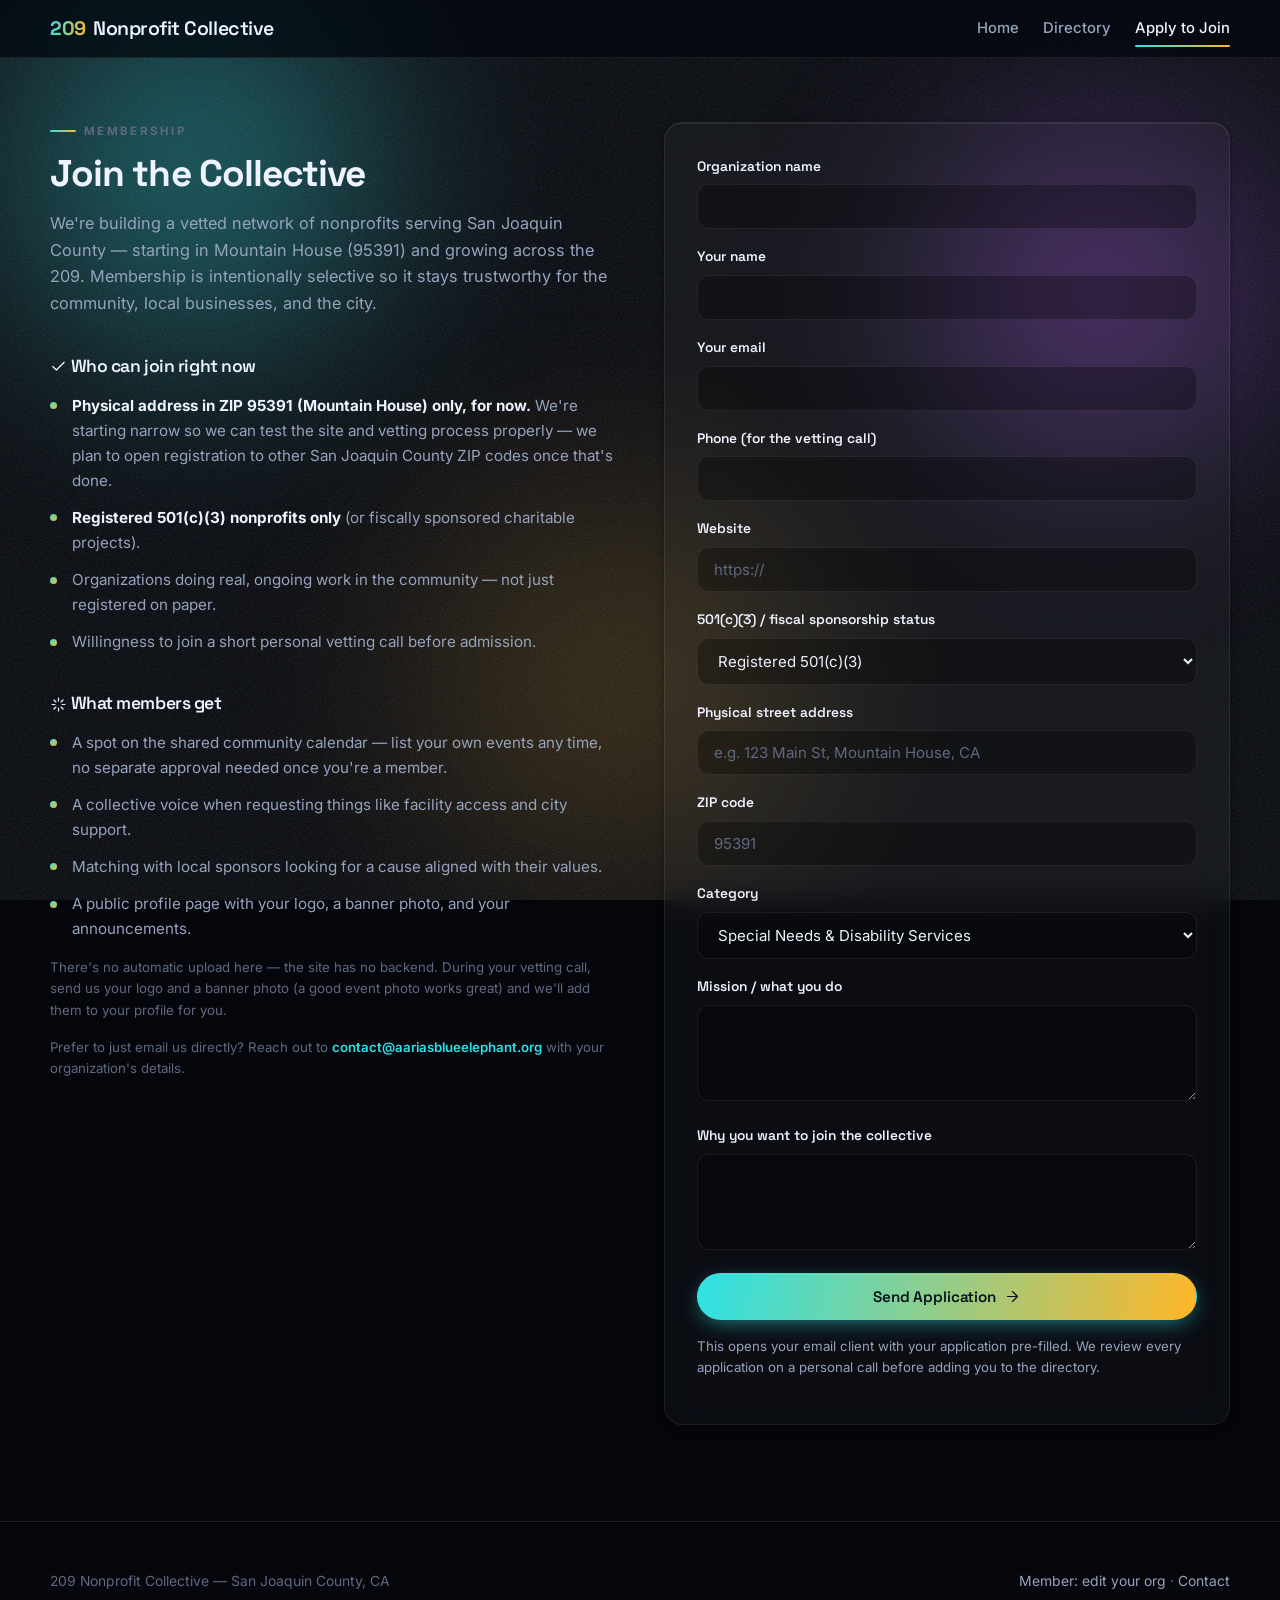
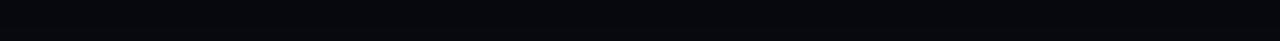
==== commit dc75d336: "Full visual overhaul: design system, iconography, and motion Diagnosis of what read as amateur: emoj" ====
--- a/apply.html
+++ b/apply.html
@@ -4,12 +4,30 @@
   <meta charset="utf-8" />
   <meta name="viewport" content="width=device-width, initial-scale=1" />
   <title>Apply to Join · 209 Nonprofit Collective</title>
+  <link rel="preconnect" href="https://fonts.googleapis.com" />
+  <link rel="preconnect" href="https://fonts.gstatic.com" crossorigin />
+  <link href="https://fonts.googleapis.com/css2?family=Space+Grotesk:wght@500;600;700&family=Inter:wght@400;500;600;700&display=swap" rel="stylesheet" />
   <link rel="stylesheet" href="assets/css/style.css" />
 </head>
 <body>
+  <div class="preloader">
+    <div style="display:grid;place-items:center;">
+      <div class="pre-mark">209</div>
+      <div class="pre-bar"><span></span></div>
+      <div class="pre-label">Nonprofit Collective</div>
+    </div>
+  </div>
+
+  <div class="ambient" aria-hidden="true">
+    <div class="aurora aurora-1"></div>
+    <div class="aurora aurora-2"></div>
+    <div class="aurora aurora-3"></div>
+    <div class="grain"></div>
+  </div>
+
   <nav class="site-nav">
     <div class="container">
-      <a class="brand" href="index.html">209 <span>Nonprofit Collective</span></a>
+      <a class="brand" href="index.html"><span class="grad-text">209</span> <span>Nonprofit Collective</span></a>
       <div class="nav-links">
         <a href="index.html">Home</a>
         <a href="directory.html">Directory</a>
@@ -19,11 +37,12 @@
   </nav>
 
   <div class="container apply-grid">
-    <div>
+    <div class="reveal">
+      <div class="section-kicker">Membership</div>
       <h2>Join the Collective</h2>
       <p class="lead">We're building a vetted network of nonprofits serving San Joaquin County — starting in Mountain House (95391) and growing across the 209. Membership is intentionally selective so it stays trustworthy for the community, local businesses, and the city.</p>
 
-      <h3>Who can join right now</h3>
+      <h3 style="margin-top: 40px;"><i data-icon="check" data-icon-size="17"></i> Who can join right now</h3>
       <ul>
         <li><strong>Physical address in ZIP 95391 (Mountain House) only, for now.</strong> We're starting narrow so we can test the site and vetting process properly — we plan to open registration to other San Joaquin County ZIP codes once that's done.</li>
         <li><strong>Registered 501(c)(3) nonprofits only</strong> (or fiscally sponsored charitable projects).</li>
@@ -31,7 +50,7 @@
         <li>Willingness to join a short personal vetting call before admission.</li>
       </ul>
 
-      <h3>What members get</h3>
+      <h3 style="margin-top: 40px;"><i data-icon="sparkle" data-icon-size="17"></i> What members get</h3>
       <ul>
         <li>A spot on the shared community calendar — list your own events any time, no separate approval needed once you're a member.</li>
         <li>A collective voice when requesting things like facility access and city support.</li>
@@ -44,8 +63,8 @@
       <p class="form-note">Prefer to just email us directly? Reach out to <a id="apply-email" href="#"></a> with your organization's details.</p>
     </div>
 
-    <div>
-      <form id="apply-form" class="side-card">
+    <div class="reveal">
+      <form id="apply-form" class="side-card" style="padding: 32px;">
         <div class="form-field">
           <label for="orgName">Organization name</label>
           <input id="orgName" name="orgName" type="text" required />
@@ -87,6 +106,10 @@
           <label for="apply-category">Category</label>
           <select id="apply-category" name="category"></select>
         </div>
+        <div class="form-field" id="apply-category-other-field" hidden>
+          <label for="apply-category-other">Describe your category</label>
+          <input id="apply-category-other" name="categoryOther" type="text" maxlength="40" placeholder="e.g. Youth Mentorship" />
+        </div>
         <div class="form-field">
           <label for="mission">Mission / what you do</label>
           <textarea id="mission" name="mission" required></textarea>
@@ -95,7 +118,7 @@
           <label for="reason">Why you want to join the collective</label>
           <textarea id="reason" name="reason" required></textarea>
         </div>
-        <button class="btn btn-gold" type="submit" style="width: 100%;">Send Application</button>
+        <button class="btn btn-gold" type="submit" style="width: 100%; justify-content: center;">Send Application <i data-icon="arrowRight" data-icon-size="17"></i></button>
         <p class="form-note">This opens your email client with your application pre-filled. We review every application on a personal call before adding you to the directory.</p>
       </form>
     </div>
@@ -108,6 +131,8 @@
     </div>
   </footer>
 
+  <script src="assets/js/icons.js" defer></script>
+  <script src="assets/js/ui.js" defer></script>
   <script src="assets/js/data.js" defer></script>
   <script src="assets/js/apply.js" defer></script>
 </body>
--- a/assets/css/style.css
+++ b/assets/css/style.css
@@ -1,726 +1,1149 @@
+/* ============================================================
+   209 Nonprofit Collective — "Civic Futurism" design system
+   Dark, cinematic, glass + aurora. Built around a real type
+   pairing (Space Grotesk / Inter), an SVG icon set, layered
+   depth, and choreographed motion.
+   ============================================================ */
+
+/* ---------- 1. Tokens ---------- */
 :root {
-  --bg: #060910;
-  --bg-alt: #0A0F1A;
-  --navy: #101827;
-  --navy-dark: #060910;
-  --panel: rgba(255, 255, 255, 0.045);
-  --panel-solid: #0D1420;
-  --panel-border: rgba(255, 255, 255, 0.10);
-  --cyan: #22D3EE;
-  --cyan-dim: rgba(34, 211, 238, 0.14);
-  --gold: #FBBF24;
-  --gold-dim: rgba(251, 191, 36, 0.14);
-  --violet: #A78BFA;
-  --pink: #F472B6;
-  --sage: #5EEAD4;
-  --text: #EAF1F8;
-  --muted: #93A1B8;
-  --white: #101827;
-  --border: var(--panel-border);
-  --radius: 16px;
-  --shadow: 0 10px 34px rgba(0, 0, 0, 0.45);
-  --glow-cyan: 0 0 0 1px rgba(34,211,238,0.35), 0 0 24px rgba(34,211,238,0.18);
-  --font: -apple-system, BlinkMacSystemFont, "Segoe UI", Roboto, Helvetica, Arial, sans-serif;
-  --org-accent: var(--cyan);
+  /* Surface ramp — deep near-black with a blue cast */
+  --bg: #04060C;
+  --bg-1: #070A12;
+  --bg-2: #0B1019;
+  --surface: rgba(255, 255, 255, 0.032);
+  --surface-2: rgba(255, 255, 255, 0.055);
+  --surface-solid: #0C1220;
+  --border: rgba(255, 255, 255, 0.075);
+  --border-2: rgba(255, 255, 255, 0.14);
+
+  /* Accents — luminous, saturated */
+  --aqua: #2DE2E6;
+  --amber: #FFB627;
+  --violet: #A855F7;
+  --rose: #FF5D8F;
+  --lime: #7CFF6B;
+
+  /* Per-org theme (overridden at runtime) */
+  --org-accent: var(--aqua);
+  --org-accent-2: var(--amber);
+
+  /* Text ramp */
+  --text: #EEF3FF;
+  --text-dim: #96A3BD;
+  --text-faint: #5D6980;
+
+  /* Type */
+  --font-display: "Space Grotesk", -apple-system, BlinkMacSystemFont, "Segoe UI", sans-serif;
+  --font-body: "Inter", -apple-system, BlinkMacSystemFont, "Segoe UI", Roboto, sans-serif;
+
+  /* Space scale */
+  --s1: 4px;   --s2: 8px;   --s3: 12px;  --s4: 16px;
+  --s5: 24px;  --s6: 32px;  --s7: 48px;  --s8: 64px;
+  --s9: 96px;  --s10: 128px;
+
+  --radius: 18px;
+  --radius-sm: 12px;
+  --radius-pill: 999px;
+
+  /* Depth — the inset top-highlight is what sells "glass" */
+  --lift: inset 0 1px 0 rgba(255, 255, 255, 0.07);
+  --shadow-1: 0 2px 8px rgba(0, 0, 0, 0.3);
+  --shadow-2: 0 12px 32px rgba(0, 0, 0, 0.45);
+  --shadow-3: 0 24px 64px rgba(0, 0, 0, 0.6);
+
+  --ease: cubic-bezier(0.22, 1, 0.36, 1);
+  --ease-in-out: cubic-bezier(0.65, 0, 0.35, 1);
+
+  /* Legacy aliases so older rules/JS keep resolving */
+  --cyan: var(--aqua);
+  --gold: var(--amber);
+  --sage: var(--aqua);
+  --muted: var(--text-dim);
+  --panel: var(--surface);
+  --panel-solid: var(--surface-solid);
+  --panel-border: var(--border);
+  --shadow: var(--shadow-2);
 }
 
 * { box-sizing: border-box; }
-
 [hidden] { display: none !important; }
 
-html { background: var(--bg); }
+html { background: var(--bg); scroll-behavior: smooth; }
 
 body {
   margin: 0;
-  font-family: var(--font);
+  font-family: var(--font-body);
   color: var(--text);
   background: var(--bg);
-  line-height: 1.6;
-  position: relative;
+  line-height: 1.65;
+  font-size: 16px;
+  -webkit-font-smoothing: antialiased;
+  -moz-osx-font-smoothing: grayscale;
   overflow-x: hidden;
 }
 
-/* ambient glow blobs, fixed so they read consistently behind every page */
-body::before,
-body::after {
-  content: "";
+a { color: inherit; text-decoration: none; }
+img { display: block; max-width: 100%; }
+button { font-family: inherit; }
+
+.container { width: min(1180px, 100% - 48px); margin-inline: auto; }
+
+.icon { flex-shrink: 0; vertical-align: -0.18em; }
+
+/* ---------- 2. Ambient background: aurora mesh + grain ---------- */
+.ambient {
   position: fixed;
-  width: 480px;
-  height: 480px;
-  border-radius: 50%;
-  filter: blur(120px);
+  inset: 0;
   z-index: 0;
   pointer-events: none;
-}
-body::before { top: -160px; left: -160px; background: rgba(34, 211, 238, 0.16); }
-body::after { bottom: -160px; right: -160px; background: rgba(167, 139, 250, 0.14); }
-
-a { color: inherit; text-decoration: none; }
-
-img { max-width: 100%; display: block; }
-
-.container {
-  max-width: 1100px;
-  margin: 0 auto;
-  padding: 0 24px;
-  position: relative;
-  z-index: 1;
-}
-
-/* Nav */
-.site-nav {
-  background: rgba(6, 9, 16, 0.75);
-  backdrop-filter: blur(14px);
-  -webkit-backdrop-filter: blur(14px);
-  border-bottom: 1px solid var(--panel-border);
-  color: var(--text);
-  position: sticky;
-  top: 0;
-  z-index: 20;
-}
-
-.site-nav .container {
-  display: flex;
-  align-items: center;
-  justify-content: space-between;
-  padding-top: 14px;
-  padding-bottom: 14px;
-}
-
-.brand {
-  font-weight: 800;
-  font-size: 1.15rem;
-  letter-spacing: 0.02em;
-  background: linear-gradient(90deg, var(--cyan), var(--gold));
+  overflow: hidden;
+}
+
+.aurora {
+  position: absolute;
+  border-radius: 50%;
+  filter: blur(90px);
+  opacity: 0.5;
+  will-change: transform;
+}
+.aurora-1 { width: 46vw; height: 46vw; left: -8vw;  top: -10vw;  background: radial-gradient(circle, var(--aqua), transparent 68%); animation: drift-1 26s ease-in-out infinite; }
+.aurora-2 { width: 40vw; height: 40vw; right: -6vw; top: 4vh;    background: radial-gradient(circle, var(--violet), transparent 68%); animation: drift-2 32s ease-in-out infinite; }
+.aurora-3 { width: 52vw; height: 42vw; left: 22vw;  top: 46vh;   background: radial-gradient(circle, var(--amber), transparent 70%); opacity: 0.24; animation: drift-3 38s ease-in-out infinite; }
+.aurora-4 { width: 36vw; height: 36vw; right: 6vw;  bottom: -12vw; background: radial-gradient(circle, var(--rose), transparent 70%); opacity: 0.2; animation: drift-2 30s ease-in-out infinite reverse; }
+
+@keyframes drift-1 { 0%,100% { transform: translate(0,0) scale(1); } 50% { transform: translate(6vw, 5vh) scale(1.12); } }
+@keyframes drift-2 { 0%,100% { transform: translate(0,0) scale(1); } 50% { transform: translate(-5vw, 7vh) scale(1.08); } }
+@keyframes drift-3 { 0%,100% { transform: translate(0,0) scale(1); } 50% { transform: translate(4vw,-6vh) scale(1.15); } }
+
+/* Film grain — keeps big gradients from banding, adds a filmic tooth */
+.grain {
+  position: absolute;
+  inset: -200%;
+  opacity: 0.16;
+  background-image: url("data:image/svg+xml,%3Csvg xmlns='http://www.w3.org/2000/svg' width='140' height='140'%3E%3Cfilter id='n'%3E%3CfeTurbulence type='fractalNoise' baseFrequency='0.85' numOctaves='3'/%3E%3C/filter%3E%3Crect width='100%25' height='100%25' filter='url(%23n)'/%3E%3C/svg%3E");
+  animation: grain-shift 700ms steps(2) infinite;
+}
+@keyframes grain-shift {
+  0%   { transform: translate(0,0); }
+  50%  { transform: translate(-2%, 1%); }
+  100% { transform: translate(1%, -2%); }
+}
+
+/* Everything above the ambient layer */
+body > *:not(.ambient) { position: relative; z-index: 1; }
+
+/* ---------- 3. Preloader ---------- */
+.preloader {
+  position: fixed;
+  inset: 0;
+  z-index: 999;
+  display: grid;
+  place-items: center;
+  background: var(--bg);
+  transition: opacity 0.7s var(--ease), visibility 0.7s;
+}
+.preloader.done { opacity: 0; visibility: hidden; }
+
+.pre-mark {
+  font-family: var(--font-display);
+  font-weight: 700;
+  font-size: clamp(3rem, 9vw, 5.5rem);
+  letter-spacing: -0.04em;
+  background: linear-gradient(100deg, var(--aqua), var(--amber) 55%, var(--violet));
+  background-size: 220% 100%;
   -webkit-background-clip: text;
   background-clip: text;
   color: transparent;
-}
-
-.brand span {
-  background: linear-gradient(90deg, var(--text), var(--text));
-  -webkit-background-clip: text;
-  background-clip: text;
-  color: var(--text);
-}
-
-.nav-links {
-  display: flex;
-  gap: 22px;
-  font-size: 0.95rem;
-}
-
-.nav-links a {
-  opacity: 0.75;
-  transition: opacity 0.15s ease, color 0.15s ease;
-  color: var(--text);
-}
-
-.nav-links a:hover,
-.nav-links a.active { opacity: 1; color: var(--cyan); }
-
-.nav-edit-btn {
-  padding: 6px 16px;
-  border-radius: 999px;
-  border: 1px solid color-mix(in srgb, var(--org-accent) 55%, transparent);
-  color: var(--org-accent) !important;
-  font-weight: 700;
-  opacity: 1 !important;
-  background: color-mix(in srgb, var(--org-accent) 12%, transparent);
-  transition: background 0.15s ease, transform 0.12s ease, box-shadow 0.15s ease;
-}
-.nav-edit-btn:hover {
-  background: color-mix(in srgb, var(--org-accent) 24%, transparent);
-  box-shadow: 0 0 16px color-mix(in srgb, var(--org-accent) 35%, transparent);
-  transform: translateY(-1px);
-}
-
-/* Hero */
-.hero {
-  position: relative;
-  overflow: hidden;
-}
-
-.hero .container {
-  display: grid;
-  grid-template-columns: 1.1fr 1fr;
-  align-items: center;
-  gap: 40px;
-  padding-top: 72px;
-  padding-bottom: 0;
-}
-
-.hero-copy h1 {
-  font-size: 2.7rem;
-  line-height: 1.15;
-  margin: 0 0 16px;
-  letter-spacing: -0.01em;
-}
-
-.hero-copy h1 em {
-  font-style: normal;
-  background: linear-gradient(90deg, var(--cyan), var(--gold));
+  animation: pre-sheen 1.6s var(--ease-in-out) infinite;
+}
+@keyframes pre-sheen { 0%,100% { background-position: 0% 50%; } 50% { background-position: 100% 50%; } }
+
+.pre-bar {
+  width: 180px;
+  height: 2px;
+  margin-top: var(--s4);
+  border-radius: 2px;
+  background: rgba(255, 255, 255, 0.09);
+  overflow: hidden;
+}
+.pre-bar span {
+  display: block;
+  height: 100%;
+  width: 40%;
+  border-radius: 2px;
+  background: linear-gradient(90deg, var(--aqua), var(--amber));
+  animation: pre-run 1.1s var(--ease-in-out) infinite;
+}
+@keyframes pre-run { 0% { transform: translateX(-110%); } 100% { transform: translateX(360%); } }
+
+.pre-label {
+  margin-top: var(--s3);
+  font-size: 0.72rem;
+  letter-spacing: 0.22em;
+  text-transform: uppercase;
+  color: var(--text-faint);
+}
+
+/* ---------- 4. Typography ---------- */
+h1, h2, h3, h4, .brand, .stat-num, .display {
+  font-family: var(--font-display);
+  letter-spacing: -0.025em;
+  line-height: 1.1;
+}
+h1 { font-size: clamp(2.4rem, 5.4vw, 4rem); font-weight: 700; margin: 0 0 var(--s4); text-wrap: balance; }
+h2 { font-size: clamp(1.6rem, 2.9vw, 2.35rem); font-weight: 700; margin: 0; text-wrap: balance; }
+h3 { font-size: 1.1rem; font-weight: 600; margin: 0 0 var(--s3); }
+
+.grad-text {
+  background: linear-gradient(100deg, var(--aqua), var(--amber));
   -webkit-background-clip: text;
   background-clip: text;
   color: transparent;
 }
 
-.hero-copy p {
-  font-size: 1.1rem;
-  color: var(--muted);
-  max-width: 46ch;
-  margin: 0 0 28px;
-}
-
-.hero-actions { display: flex; gap: 14px; flex-wrap: wrap; }
-
+.lead { color: var(--text-dim); max-width: 60ch; font-size: 1.02rem; }
+
+/* ---------- 5. Buttons ---------- */
 .btn {
-  display: inline-block;
-  padding: 12px 24px;
-  border-radius: 999px;
-  font-weight: 700;
+  position: relative;
+  display: inline-flex;
+  align-items: center;
+  gap: var(--s2);
+  padding: 13px 26px;
+  border-radius: var(--radius-pill);
+  font-family: var(--font-display);
+  font-weight: 600;
   font-size: 0.95rem;
+  letter-spacing: -0.01em;
   border: 1px solid transparent;
   cursor: pointer;
-  transition: transform 0.12s ease, box-shadow 0.12s ease, background 0.12s ease;
-}
-
-.btn:hover { transform: translateY(-1px); }
+  transition: transform 0.35s var(--ease), box-shadow 0.35s var(--ease),
+              background 0.35s var(--ease), border-color 0.35s var(--ease);
+  overflow: hidden;
+}
+.btn:hover { transform: translateY(-2px); }
+.btn:active { transform: translateY(0); }
 
 .btn-gold {
-  background: linear-gradient(135deg, var(--cyan), var(--violet));
+  background: linear-gradient(105deg, var(--org-accent), var(--org-accent-2));
   color: #04121A;
-  box-shadow: 0 8px 24px rgba(34, 211, 238, 0.25);
-}
-.btn-gold:hover { box-shadow: 0 10px 30px rgba(34, 211, 238, 0.4); }
+  box-shadow: 0 6px 22px -6px color-mix(in srgb, var(--org-accent) 65%, transparent), var(--lift);
+}
+.btn-gold:hover { box-shadow: 0 12px 34px -6px color-mix(in srgb, var(--org-accent) 80%, transparent), var(--lift); }
+
+/* Sheen sweep on primary buttons */
+.btn-gold::after {
+  content: "";
+  position: absolute;
+  inset: 0;
+  background: linear-gradient(100deg, transparent 20%, rgba(255,255,255,0.42) 50%, transparent 80%);
+  transform: translateX(-120%);
+  transition: transform 0.7s var(--ease);
+}
+.btn-gold:hover::after { transform: translateX(120%); }
 
 .btn-outline {
-  background: rgba(255,255,255,0.03);
-  border-color: var(--panel-border);
+  background: var(--surface);
+  border-color: var(--border-2);
   color: var(--text);
-}
-.btn-outline:hover { border-color: var(--cyan); color: var(--cyan); }
-
-.hero-art { align-self: end; }
-.hero-art img { width: 100%; height: auto; filter: drop-shadow(0 20px 40px rgba(0,0,0,0.5)); }
-
-/* Stats */
+  backdrop-filter: blur(10px);
+  -webkit-backdrop-filter: blur(10px);
+}
+.btn-outline:hover { border-color: var(--org-accent); color: var(--org-accent); background: var(--surface-2); }
+
+.btn-sm { padding: 9px 18px; font-size: 0.85rem; }
+
+/* ---------- 6. Nav ---------- */
+.site-nav {
+  position: sticky;
+  top: 0;
+  z-index: 40;
+  background: color-mix(in srgb, var(--bg) 72%, transparent);
+  backdrop-filter: blur(18px) saturate(150%);
+  -webkit-backdrop-filter: blur(18px) saturate(150%);
+  border-bottom: 1px solid var(--border);
+}
+.site-nav .container {
+  display: flex;
+  align-items: center;
+  justify-content: space-between;
+  padding-block: var(--s4);
+  gap: var(--s5);
+}
+
+.brand {
+  font-size: 1.22rem;
+  font-weight: 700;
+  display: inline-flex;
+  align-items: baseline;
+  gap: 0.4em;
+}
+.brand span:not(.grad-text) { color: var(--text); font-weight: 600; }
+
+.nav-links { display: flex; align-items: center; gap: var(--s5); font-size: 0.93rem; font-weight: 500; }
+.nav-links a { color: var(--text-dim); transition: color 0.25s var(--ease); position: relative; }
+.nav-links a:hover { color: var(--text); }
+.nav-links a.active { color: var(--text); }
+.nav-links a.active::after {
+  content: "";
+  position: absolute;
+  left: 0; right: 0; bottom: -6px;
+  height: 2px;
+  border-radius: 2px;
+  background: linear-gradient(90deg, var(--aqua), var(--amber));
+}
+
+.nav-edit-btn {
+  display: inline-flex;
+  align-items: center;
+  gap: 6px;
+  padding: 8px 16px;
+  border-radius: var(--radius-pill);
+  border: 1px solid color-mix(in srgb, var(--org-accent) 45%, transparent);
+  background: color-mix(in srgb, var(--org-accent) 10%, transparent);
+  color: var(--org-accent) !important;
+  font-weight: 600;
+  font-size: 0.85rem;
+  transition: background 0.3s var(--ease), box-shadow 0.3s var(--ease), transform 0.3s var(--ease);
+}
+.nav-edit-btn::after { display: none; }
+.nav-edit-btn:hover {
+  background: color-mix(in srgb, var(--org-accent) 20%, transparent);
+  box-shadow: 0 0 22px -4px color-mix(in srgb, var(--org-accent) 70%, transparent);
+  transform: translateY(-1px);
+}
+
+/* ---------- 7. Recently-joined ticker ---------- */
+.joined-ticker {
+  position: relative;
+  overflow: hidden;
+  white-space: nowrap;
+  padding: 10px 0;
+  background: linear-gradient(90deg,
+    color-mix(in srgb, var(--aqua) 8%, transparent),
+    color-mix(in srgb, var(--violet) 8%, transparent));
+  border-bottom: 1px solid var(--border);
+}
+/* Feather the edges so items enter/exit instead of getting clipped */
+.joined-ticker::before,
+.joined-ticker::after {
+  content: "";
+  position: absolute;
+  top: 0; bottom: 0;
+  width: 90px;
+  z-index: 2;
+  pointer-events: none;
+}
+.joined-ticker::before { left: 0;  background: linear-gradient(90deg, var(--bg), transparent); }
+.joined-ticker::after  { right: 0; background: linear-gradient(270deg, var(--bg), transparent); }
+
+.joined-ticker-track { display: inline-block; animation: ticker-scroll 38s linear infinite; }
+.joined-ticker:hover .joined-ticker-track { animation-play-state: paused; }
+.joined-ticker-item {
+  display: inline-flex;
+  align-items: center;
+  gap: var(--s2);
+  margin-right: var(--s7);
+  font-size: 0.84rem;
+  font-weight: 500;
+  color: var(--text-dim);
+  transition: color 0.25s var(--ease);
+}
+.joined-ticker-item:hover { color: var(--text); }
+.joined-ticker-item strong { color: var(--text); font-weight: 600; }
+.joined-ticker-item .icon { color: var(--amber); }
+@keyframes ticker-scroll { from { transform: translateX(0); } to { transform: translateX(-50%); } }
+
+/* ---------- 8. Hero ---------- */
+.hero { padding: var(--s9) 0 var(--s8); position: relative; }
+.hero .container {
+  display: grid;
+  grid-template-columns: 1.05fr 0.95fr;
+  gap: var(--s8);
+  align-items: center;
+}
+
+.hero-kicker {
+  display: inline-flex;
+  align-items: center;
+  gap: var(--s2);
+  padding: 7px 16px;
+  margin-bottom: var(--s5);
+  border-radius: var(--radius-pill);
+  border: 1px solid var(--border-2);
+  background: var(--surface);
+  backdrop-filter: blur(10px);
+  -webkit-backdrop-filter: blur(10px);
+  font-size: 0.78rem;
+  font-weight: 600;
+  letter-spacing: 0.06em;
+  text-transform: uppercase;
+  color: var(--text-dim);
+  box-shadow: var(--lift);
+}
+.hero-kicker .icon { color: var(--aqua); }
+
+.hero-copy h1 em { font-style: normal; }
+.hero-copy p { color: var(--text-dim); font-size: 1.1rem; max-width: 52ch; margin: 0 0 var(--s6); }
+.hero-actions { display: flex; gap: var(--s3); flex-wrap: wrap; }
+
+.hero-art { position: relative; }
+.hero-frame {
+  position: relative;
+  border-radius: 24px;
+  overflow: hidden;
+  box-shadow: var(--shadow-3), var(--lift);
+  border: 1px solid var(--border-2);
+}
+.hero-frame img { width: 100%; height: auto; }
+/* Blend the photo's edges into the page instead of a hard rectangle */
+.hero-frame::after {
+  content: "";
+  position: absolute;
+  inset: 0;
+  background:
+    linear-gradient(to top, var(--bg) 1%, transparent 42%),
+    linear-gradient(to right, color-mix(in srgb, var(--bg) 55%, transparent), transparent 34%);
+  pointer-events: none;
+}
+
+.hero-orbs { position: absolute; inset: 0; overflow: hidden; border-radius: 24px; pointer-events: none; z-index: 2; }
+.hero-orb { position: absolute; border-radius: 50%; animation: orb-float ease-in-out infinite; }
+.hero-orb img {
+  width: 100%; height: 100%;
+  object-fit: cover;
+  border-radius: 50%;
+  opacity: 0;
+  transition: opacity 0.7s var(--ease);
+  background: var(--surface-solid);
+}
+.hero-orb.showing-logo img { opacity: 1; }
+.hero-orb.showing-logo {
+  box-shadow: 0 0 0 2px rgba(255,255,255,0.9), 0 0 26px rgba(255,255,255,0.55);
+  animation-play-state: paused;
+}
+@keyframes orb-float {
+  0%,100% { transform: translate(0,0) scale(1); }
+  50% { transform: translate(var(--drift-x, 20px), var(--drift-y, -20px)) scale(1.08); }
+}
+
+/* ---------- 9. Stats ---------- */
 .stats {
-  display: flex;
-  gap: 16px;
-  padding: 28px 0 60px;
-  flex-wrap: wrap;
-}
-
-.stats > div {
-  background: var(--panel);
-  border: 1px solid var(--panel-border);
-  border-radius: 12px;
-  padding: 12px 20px;
-  backdrop-filter: blur(10px);
-}
-
+  display: grid;
+  grid-template-columns: repeat(3, 1fr);
+  gap: var(--s4);
+  margin-top: var(--s8);
+}
+.stat {
+  position: relative;
+  padding: var(--s5);
+  border-radius: var(--radius);
+  border: 1px solid var(--border);
+  background: var(--surface);
+  backdrop-filter: blur(14px);
+  -webkit-backdrop-filter: blur(14px);
+  box-shadow: var(--lift), var(--shadow-1);
+  overflow: hidden;
+  transition: border-color 0.4s var(--ease), transform 0.4s var(--ease);
+}
+.stat:hover { border-color: var(--border-2); transform: translateY(-3px); }
+.stat::before {
+  content: "";
+  position: absolute;
+  top: 0; left: var(--s5); right: var(--s5);
+  height: 1px;
+  background: linear-gradient(90deg, transparent, var(--aqua), transparent);
+  opacity: 0.55;
+}
+.stat-icon { color: var(--aqua); margin-bottom: var(--s3); display: block; }
 .stat-num {
-  font-size: 1.8rem;
-  font-weight: 800;
-  background: linear-gradient(90deg, var(--cyan), var(--gold));
+  font-size: 2.4rem;
+  font-weight: 700;
+  line-height: 1;
+  background: linear-gradient(100deg, var(--aqua), var(--amber));
   -webkit-background-clip: text;
   background-clip: text;
   color: transparent;
-}
-
+  font-variant-numeric: tabular-nums;
+}
 .stat-label {
-  font-size: 0.8rem;
-  color: var(--muted);
+  margin-top: var(--s2);
+  font-size: 0.75rem;
+  color: var(--text-faint);
   text-transform: uppercase;
-  letter-spacing: 0.05em;
-}
-
-/* Section headings */
-.section { padding: 60px 0; position: relative; }
-.section-alt { background: linear-gradient(180deg, rgba(255,255,255,0.02), rgba(255,255,255,0)); }
+  letter-spacing: 0.11em;
+  font-weight: 600;
+}
+
+/* ---------- 10. Sections ---------- */
+.section { padding: var(--s9) 0; position: relative; }
+.section-alt::before {
+  content: "";
+  position: absolute;
+  inset: 0;
+  background: linear-gradient(180deg, rgba(255,255,255,0.018), transparent 60%);
+  pointer-events: none;
+}
 
 .section-head {
   display: flex;
-  align-items: baseline;
+  align-items: flex-end;
   justify-content: space-between;
-  gap: 20px;
-  margin-bottom: 28px;
+  gap: var(--s5);
+  margin-bottom: var(--s6);
   flex-wrap: wrap;
 }
-
-.section-head h2 { margin: 0; font-size: 1.6rem; letter-spacing: -0.01em; }
-.section-head .link { color: var(--cyan); font-weight: 600; font-size: 0.9rem; border-bottom: 2px solid var(--gold); }
-.section p.lead { color: var(--muted); max-width: 62ch; }
-
-/* Member bubbles */
-.bubble-grid {
+.section-kicker {
   display: flex;
-  flex-wrap: wrap;
-  gap: 22px;
-}
-
-.bubble {
-  width: 108px;
+  align-items: center;
+  gap: var(--s2);
+  font-size: 0.72rem;
+  font-weight: 700;
+  letter-spacing: 0.2em;
+  text-transform: uppercase;
+  color: var(--text-faint);
+  margin-bottom: var(--s3);
+}
+.section-kicker::before {
+  content: "";
+  width: 26px;
+  height: 2px;
+  border-radius: 2px;
+  background: linear-gradient(90deg, var(--aqua), var(--amber));
+}
+.section-head .link {
+  display: inline-flex;
+  align-items: center;
+  gap: 6px;
+  color: var(--aqua);
+  font-weight: 600;
+  font-size: 0.9rem;
+  transition: gap 0.3s var(--ease);
+}
+.section-head .link:hover { gap: 11px; }
+.section p.lead { margin-top: 0; }
+
+/* ---------- 11. Member bubbles ---------- */
+.bubble-grid { display: flex; flex-wrap: wrap; gap: var(--s5); }
+.bubble { display: flex; flex-direction: column; align-items: center; gap: var(--s2); width: 92px; text-align: center; }
+.bubble-avatar {
+  width: 68px; height: 68px;
+  border-radius: 50%;
+  display: grid;
+  place-items: center;
+  overflow: hidden;
+  background: var(--surface-solid);
+  border: 1px solid var(--border-2);
+  box-shadow: var(--lift), var(--shadow-1);
+  transition: transform 0.4s var(--ease), box-shadow 0.4s var(--ease), border-color 0.4s var(--ease);
+}
+.bubble-avatar img { width: 100%; height: 100%; object-fit: cover; }
+.bubble:hover .bubble-avatar {
+  transform: translateY(-5px) scale(1.05);
+  border-color: var(--aqua);
+  box-shadow: 0 0 0 1px var(--aqua), 0 10px 30px -6px color-mix(in srgb, var(--aqua) 70%, transparent);
+}
+.bubble-name { font-size: 0.78rem; font-weight: 600; color: var(--text-dim); transition: color 0.3s var(--ease); }
+.bubble:hover .bubble-name { color: var(--text); }
+.bubble-add .bubble-avatar { border-style: dashed; color: var(--text-faint); }
+.bubble-add:hover .bubble-avatar { color: var(--aqua); }
+
+.initials { font-family: var(--font-display); font-weight: 700; color: var(--aqua); }
+
+/* ---------- 12. Glass card primitive ---------- */
+.card, .side-card, .event-item, .announce-item, .spotlight-card, .stat {
+  position: relative;
+}
+.card, .side-card, .event-item, .announce-item {
+  border-radius: var(--radius);
+  border: 1px solid var(--border);
+  background: var(--surface);
+  backdrop-filter: blur(16px);
+  -webkit-backdrop-filter: blur(16px);
+  box-shadow: var(--lift), var(--shadow-1);
+  transition: transform 0.4s var(--ease), box-shadow 0.4s var(--ease), border-color 0.4s var(--ease);
+}
+/* Gradient hairline that fades in on hover */
+.card::before, .event-item::before {
+  content: "";
+  position: absolute;
+  inset: 0;
+  border-radius: inherit;
+  padding: 1px;
+  background: linear-gradient(135deg, var(--org-accent), transparent 45%, transparent 60%, var(--org-accent-2));
+  -webkit-mask: linear-gradient(#000 0 0) content-box, linear-gradient(#000 0 0);
+  -webkit-mask-composite: xor;
+  mask: linear-gradient(#000 0 0) content-box, linear-gradient(#000 0 0);
+  mask-composite: exclude;
+  opacity: 0;
+  transition: opacity 0.4s var(--ease);
+  pointer-events: none;
+}
+.card:hover::before, .event-item:hover::before { opacity: 0.85; }
+.card:hover, .event-item:hover, .announce-item:hover {
+  transform: translateY(-4px);
+  box-shadow: var(--lift), var(--shadow-2);
+}
+
+/* ---------- 13. Directory ---------- */
+.toolbar { display: flex; gap: var(--s3); margin-bottom: var(--s6); flex-wrap: wrap; }
+.search-wrap { position: relative; flex: 1; min-width: 260px; }
+/* Position the <i> wrapper (not the inner svg) so the icon is placed
+   whether or not the SVG has been hydrated yet. */
+.search-wrap > i {
+  position: absolute;
+  left: 19px; top: 50%;
+  transform: translateY(-50%);
+  display: flex;
+  color: var(--text-dim);
+  pointer-events: none;
+  z-index: 1;
+}
+.search-input, .category-select {
+  width: 100%;
+  padding: 14px 20px;
+  border-radius: var(--radius-pill);
+  border: 1px solid var(--border);
+  background: var(--surface);
+  backdrop-filter: blur(14px);
+  -webkit-backdrop-filter: blur(14px);
+  color: var(--text);
+  font-family: inherit;
+  font-size: 0.95rem;
+  box-shadow: var(--lift);
+  transition: border-color 0.3s var(--ease), box-shadow 0.3s var(--ease);
+}
+.search-wrap .search-input { padding-left: 50px; }
+.category-select { width: auto; min-width: 220px; cursor: pointer; }
+.search-input::placeholder { color: var(--text-faint); }
+.search-input:focus, .category-select:focus {
+  outline: none;
+  border-color: var(--aqua);
+  box-shadow: 0 0 0 4px color-mix(in srgb, var(--aqua) 14%, transparent), var(--lift);
+}
+
+.card-grid { display: grid; grid-template-columns: repeat(auto-fill, minmax(290px, 1fr)); gap: var(--s4); }
+.card { padding: var(--s5); display: flex; flex-direction: column; gap: var(--s3); }
+.card-top { display: flex; align-items: center; gap: var(--s3); }
+.card-avatar {
+  width: 46px; height: 46px;
+  border-radius: 14px;
+  overflow: hidden;
+  display: grid;
+  place-items: center;
+  background: var(--surface-solid);
+  border: 1px solid var(--border);
+  flex-shrink: 0;
+}
+.card-avatar img { width: 100%; height: 100%; object-fit: cover; }
+.card-title { font-family: var(--font-display); font-weight: 600; font-size: 1.05rem; letter-spacing: -0.02em; }
+.card-tagline { color: var(--text-dim); font-size: 0.9rem; flex: 1; }
+.card-link {
+  display: inline-flex;
+  align-items: center;
+  gap: 6px;
+  margin-top: auto;
+  font-weight: 600;
+  font-size: 0.87rem;
+  color: var(--aqua);
+  width: fit-content;
+  transition: gap 0.3s var(--ease);
+}
+.card-link:hover { gap: 12px; }
+
+.badge {
+  display: inline-flex;
+  align-items: center;
+  width: fit-content;
+  font-size: 0.68rem;
+  font-weight: 700;
+  text-transform: uppercase;
+  letter-spacing: 0.09em;
+  color: var(--org-accent);
+  background: color-mix(in srgb, var(--org-accent) 11%, transparent);
+  border: 1px solid color-mix(in srgb, var(--org-accent) 28%, transparent);
+  padding: 5px 12px;
+  border-radius: var(--radius-pill);
+}
+
+.empty-state {
+  color: var(--text-faint);
+  padding: var(--s8) var(--s5);
+  text-align: center;
+  border: 1px dashed var(--border-2);
+  border-radius: var(--radius);
+  font-size: 0.94rem;
+}
+.empty-state a { color: var(--aqua); font-weight: 600; }
+
+/* ---------- 14. Announcements ---------- */
+.announce-list { display: grid; gap: var(--s4); }
+.announce-item { padding: var(--s5); }
+.announce-meta { font-size: 0.78rem; color: var(--text-faint); margin-bottom: var(--s2); }
+.announce-meta a { color: var(--aqua); font-weight: 600; }
+.announce-title { font-family: var(--font-display); font-weight: 600; font-size: 1.02rem; margin-bottom: 6px; }
+.announce-body { color: var(--text-dim); font-size: 0.93rem; }
+
+/* ---------- 15. Events ---------- */
+.event-list { display: grid; gap: var(--s3); }
+.event-item { display: flex; gap: var(--s4); align-items: center; padding: var(--s4) var(--s5); }
+.event-date-badge {
+  flex-shrink: 0;
+  width: 58px; height: 58px;
+  border-radius: 14px;
+  background: linear-gradient(140deg, var(--org-accent), var(--org-accent-2));
+  color: #04121A;
+  display: grid;
+  place-content: center;
+  text-align: center;
+  line-height: 1.05;
+  box-shadow: 0 6px 18px -6px color-mix(in srgb, var(--org-accent) 70%, transparent);
+}
+.event-date-day { font-family: var(--font-display); font-size: 1.3rem; font-weight: 700; }
+.event-date-month { font-size: 0.63rem; font-weight: 700; letter-spacing: 0.12em; opacity: 0.8; }
+.event-thumb { width: 58px; height: 58px; border-radius: 14px; overflow: hidden; flex-shrink: 0; border: 1px solid var(--border); }
+.event-thumb img { width: 100%; height: 100%; object-fit: cover; }
+.event-content { min-width: 0; }
+.event-title { font-family: var(--font-display); font-weight: 600; font-size: 1.02rem; }
+.event-meta { font-size: 0.84rem; color: var(--text-faint); margin-top: 2px; }
+.event-meta a { color: var(--aqua); font-weight: 600; }
+.event-desc { font-size: 0.89rem; color: var(--text-dim); margin-top: 5px; }
+.event-link {
+  display: inline-flex;
+  align-items: center;
+  gap: 6px;
+  margin-top: var(--s2);
+  font-size: 0.84rem;
+  font-weight: 600;
+  color: var(--aqua);
+  transition: gap 0.3s var(--ease);
+}
+.event-link:hover { gap: 11px; }
+
+/* ---------- 16. Member spotlight ---------- */
+.spotlight-layout {
+  display: grid;
+  grid-template-columns: 1fr 460px;
+  gap: var(--s8);
+  align-items: center;
+}
+.spotlight { display: flex; flex-direction: column; align-items: center; }
+.spotlight-stack { position: relative; width: 100%; max-width: 430px; height: 350px; perspective: 1200px; }
+.spotlight-card {
+  position: absolute;
+  inset: 0;
+  border-radius: 22px;
+  border: 1px solid var(--border-2);
+  background: linear-gradient(165deg, var(--surface-2), var(--surface));
+  backdrop-filter: blur(18px);
+  -webkit-backdrop-filter: blur(18px);
+  padding: var(--s6) var(--s5);
+  display: flex;
+  flex-direction: column;
+  align-items: center;
   text-align: center;
   cursor: pointer;
-}
-
-.bubble-avatar {
-  width: 88px;
-  height: 88px;
+  box-shadow: var(--lift), var(--shadow-2);
+  transition: transform 0.55s var(--ease), opacity 0.55s var(--ease), box-shadow 0.55s var(--ease);
+  --spotlight-accent: var(--aqua);
+  overflow: hidden;
+}
+/* Accent bloom behind the active card's content */
+.spotlight-card::after {
+  content: "";
+  position: absolute;
+  top: -40%; left: 50%;
+  width: 320px; height: 320px;
+  transform: translateX(-50%);
+  background: radial-gradient(circle, color-mix(in srgb, var(--spotlight-accent) 26%, transparent), transparent 68%);
+  pointer-events: none;
+}
+.spotlight-card.pos-0 { transform: translateY(0) scale(1) rotate(0deg); z-index: 3; opacity: 1; }
+.spotlight-card.pos-1 { transform: translateY(16px) scale(0.945) rotate(-3.5deg); z-index: 2; opacity: 0.55; }
+.spotlight-card.pos-2 { transform: translateY(30px) scale(0.89) rotate(4deg); z-index: 1; opacity: 0.28; }
+.spotlight-card.pos-hidden { opacity: 0; pointer-events: none; z-index: 0; transform: translateY(40px) scale(0.85); }
+/* Pointer-tracked tilt on the front card only — snappier easing while
+   tracking so it feels attached to the cursor, not laggy. */
+.spotlight-card.pos-0.tilting {
+  transform: rotateX(var(--tilt-x, 0deg)) rotateY(var(--tilt-y, 0deg)) scale(1.025);
+  transition: transform 0.12s linear, box-shadow 0.4s var(--ease);
+  box-shadow: var(--lift), var(--shadow-3);
+}
+
+.spotlight-avatar {
+  position: relative;
+  width: 92px; height: 92px;
   border-radius: 50%;
-  background: var(--panel-solid);
-  border: 1px solid var(--panel-border);
-  box-shadow: var(--shadow);
+  overflow: hidden;
+  display: grid;
+  place-items: center;
+  background: var(--surface-solid);
+  border: 2px solid var(--border-2);
+  margin-bottom: var(--s4);
+  box-shadow: 0 0 0 1px color-mix(in srgb, var(--spotlight-accent) 40%, transparent),
+              0 0 34px -4px color-mix(in srgb, var(--spotlight-accent) 65%, transparent);
+}
+.spotlight-avatar img { width: 100%; height: 100%; object-fit: cover; }
+.spotlight-avatar .initials { font-size: 1.5rem; color: var(--spotlight-accent); }
+.spotlight-badge {
+  color: var(--spotlight-accent);
+  background: color-mix(in srgb, var(--spotlight-accent) 11%, transparent);
+  border-color: color-mix(in srgb, var(--spotlight-accent) 30%, transparent);
+}
+.spotlight-name { font-family: var(--font-display); font-weight: 700; font-size: 1.22rem; margin-top: var(--s3); letter-spacing: -0.02em; }
+.spotlight-tagline { color: var(--text-dim); font-size: 0.92rem; margin-top: 6px; }
+.spotlight-link {
+  display: inline-flex;
+  align-items: center;
+  gap: 6px;
+  margin-top: auto;
+  font-size: 0.85rem;
+  font-weight: 600;
+  color: var(--spotlight-accent);
+  transition: gap 0.3s var(--ease);
+}
+.spotlight-link:hover { gap: 12px; }
+.spotlight-hint {
+  font-size: 0.66rem;
+  color: var(--text-faint);
+  text-transform: uppercase;
+  letter-spacing: 0.14em;
+  font-weight: 700;
+  margin-top: var(--s3);
+}
+.spotlight-dots { display: flex; gap: var(--s2); margin-top: var(--s6); }
+.spotlight-dot {
+  width: 26px; height: 4px;
+  border-radius: 2px;
+  background: var(--border-2);
+  border: none; padding: 0;
+  cursor: pointer;
+  transition: background 0.35s var(--ease), width 0.35s var(--ease);
+}
+.spotlight-dot.active { background: linear-gradient(90deg, var(--aqua), var(--amber)); width: 40px; }
+
+/* ---------- 17. Org profile ---------- */
+#org-content {
+  background:
+    radial-gradient(ellipse 1000px 520px at 50% 0, color-mix(in srgb, var(--org-accent) 15%, transparent), transparent 70%),
+    radial-gradient(ellipse 800px 460px at 100% 45%, color-mix(in srgb, var(--org-accent-2) 10%, transparent), transparent 70%);
+}
+.org-header { border-bottom: 1px solid var(--border); }
+.org-banner {
+  width: 100%;
+  /* Capped rather than a pure 3:1 ratio — at desktop widths a true 3:1
+     band was ~400px of mostly-empty gradient above the fold. */
+  height: clamp(170px, 22vw, 290px);
+  position: relative;
+  overflow: hidden;
+  background: linear-gradient(135deg, #101A2E 0%, #1A1030 50%, #0B1A22 100%);
+}
+.org-banner::before {
+  content: "";
+  position: absolute;
+  inset: 0;
+  background:
+    radial-gradient(circle at 22% 32%, color-mix(in srgb, var(--org-accent) 48%, transparent), transparent 58%),
+    radial-gradient(circle at 78% 68%, color-mix(in srgb, var(--org-accent-2) 42%, transparent), transparent 58%);
+}
+.org-banner::after {
+  content: "";
+  position: absolute;
+  inset: 0;
+  background: linear-gradient(to bottom, transparent 45%, var(--bg));
+}
+.org-banner img { width: 100%; height: 100%; object-fit: cover; position: relative; z-index: 1; }
+
+.org-header-inner { text-align: center; padding: 0 0 var(--s6); position: relative; z-index: 2; }
+.org-avatar {
+  width: 118px; height: 118px;
+  border-radius: 50%;
+  border: 4px solid var(--bg);
+  background: var(--surface-solid);
+  display: grid;
+  place-items: center;
+  overflow: hidden;
+  margin: -59px auto var(--s4);
+  box-shadow: 0 0 0 1px color-mix(in srgb, var(--org-accent) 40%, transparent),
+              0 0 40px -6px color-mix(in srgb, var(--org-accent) 70%, transparent),
+              var(--shadow-2);
+}
+.org-avatar img { width: 100%; height: 100%; object-fit: cover; }
+.org-avatar .initials { font-size: 2rem; }
+.org-header .badge { margin: 0 auto var(--s3); }
+.org-header h1 { font-size: clamp(1.9rem, 3.4vw, 2.6rem); margin: 0 0 6px; }
+#org-tagline { color: var(--text-dim); margin: 0; font-size: 1.04rem; }
+
+.org-meta-row {
+  display: flex; gap: var(--s4);
+  flex-wrap: wrap;
+  justify-content: center;
+  font-size: 0.88rem;
+  color: var(--text-faint);
+  margin-top: var(--s4);
+}
+.org-meta-row > * { display: inline-flex; align-items: center; gap: 6px; }
+.org-meta-row a { color: var(--org-accent); font-weight: 600; }
+
+.org-actions { display: flex; gap: var(--s3); justify-content: center; align-items: center; margin-top: var(--s5); flex-wrap: wrap; }
+.share-icons { display: flex; gap: var(--s2); }
+.share-icons a {
+  width: 40px; height: 40px;
+  border-radius: 50%;
+  border: 1px solid var(--border);
+  display: grid;
+  place-items: center;
+  color: var(--text-dim);
+  background: var(--surface);
+  backdrop-filter: blur(10px);
+  -webkit-backdrop-filter: blur(10px);
+  transition: color 0.3s var(--ease), border-color 0.3s var(--ease), transform 0.3s var(--ease);
+}
+.share-icons a:hover { color: var(--org-accent); border-color: var(--org-accent); transform: translateY(-2px); }
+
+.org-body {
+  display: grid;
+  grid-template-columns: 1fr 340px;
+  gap: var(--s7);
+  padding: var(--s8) 0 var(--s9);
+}
+#org-content h3 {
+  display: inline-flex;
+  align-items: center;
+  gap: var(--s2);
+  padding-bottom: 6px;
+  border-bottom: 2px solid color-mix(in srgb, var(--org-accent) 45%, transparent);
+}
+#org-content h3 .icon { color: var(--org-accent); }
+#org-description { color: var(--text-dim); font-size: 1rem; }
+
+.side-card { padding: var(--s5); }
+.side-card + .side-card { margin-top: var(--s4); }
+.side-card p { color: var(--text-dim); }
+.program-list { list-style: none; padding: 0; margin: 0; display: grid; gap: var(--s2); }
+.program-list li {
   display: flex;
   align-items: center;
-  justify-content: center;
-  overflow: hidden;
-  margin: 0 auto 10px;
-  transition: transform 0.15s ease, border-color 0.15s ease, box-shadow 0.15s ease;
-}
-
-.bubble:hover .bubble-avatar { transform: translateY(-3px); border-color: var(--cyan); box-shadow: var(--glow-cyan); }
-
-.bubble-avatar img { width: 100%; height: 100%; object-fit: cover; }
-
-.bubble-avatar .initials {
-  font-weight: 700;
-  color: var(--cyan);
-  font-size: 1.1rem;
-}
-
-.bubble-name { font-size: 0.82rem; color: var(--text); font-weight: 600; }
-
-.bubble-add .bubble-avatar {
-  border-style: dashed;
-  color: var(--muted);
-  font-size: 1.6rem;
-}
-
-/* Cards / directory */
-.toolbar {
-  display: flex;
-  gap: 14px;
-  flex-wrap: wrap;
-  margin-bottom: 28px;
-}
-
-.search-input,
-.category-select {
+  gap: var(--s2);
+  padding: 11px 14px;
+  border-radius: var(--radius-sm);
+  background: var(--surface);
+  border: 1px solid var(--border);
+  font-size: 0.9rem;
+}
+.program-list li::before {
+  content: "";
+  width: 6px; height: 6px;
+  border-radius: 50%;
+  background: var(--org-accent);
+  flex-shrink: 0;
+  box-shadow: 0 0 10px var(--org-accent);
+}
+
+.local-notice {
+  background: color-mix(in srgb, var(--amber) 12%, transparent);
+  border-bottom: 1px solid color-mix(in srgb, var(--amber) 35%, transparent);
+  color: var(--text);
+  font-size: 0.87rem;
+  text-align: center;
+  padding: 11px var(--s5);
+}
+.local-notice a { color: var(--amber); font-weight: 700; }
+
+/* ---------- 18. Forms (apply + edit) ---------- */
+.apply-grid { display: grid; grid-template-columns: 1fr 1fr; gap: var(--s7); padding: var(--s8) 0 var(--s9); align-items: start; }
+.apply-grid h2 { margin-bottom: var(--s4); }
+.apply-grid ul { padding-left: 0; list-style: none; color: var(--text-dim); display: grid; gap: var(--s3); }
+/* Absolutely-positioned bullet rather than a flex item — flex would treat a
+   leading <strong> and the text after it as separate columns. */
+.apply-grid li { position: relative; padding-left: 22px; font-size: 0.95rem; }
+.apply-grid li::before {
+  content: "";
+  position: absolute;
+  left: 0;
+  top: 0.62em;
+  width: 7px; height: 7px;
+  border-radius: 50%;
+  background: linear-gradient(135deg, var(--aqua), var(--amber));
+}
+.apply-grid li strong { color: var(--text); }
+
+.form-field { margin-bottom: var(--s4); }
+.form-field label {
+  display: block;
+  font-family: var(--font-display);
+  font-weight: 600;
+  font-size: 0.86rem;
+  margin-bottom: 7px;
+  color: var(--text);
+}
+.form-field input, .form-field select, .form-field textarea {
+  width: 100%;
   padding: 12px 16px;
-  border-radius: 999px;
-  border: 1px solid var(--panel-border);
-  background: var(--panel-solid);
+  border-radius: var(--radius-sm);
+  border: 1px solid var(--border);
+  font-family: inherit;
+  font-size: 0.94rem;
+  background: rgba(0, 0, 0, 0.28);
   color: var(--text);
-  font-size: 0.95rem;
-  font-family: var(--font);
-}
-
-.search-input::placeholder { color: var(--muted); }
-.search-input { flex: 1; min-width: 220px; }
-
-.card-grid {
-  display: grid;
-  grid-template-columns: repeat(auto-fill, minmax(260px, 1fr));
-  gap: 20px;
-}
-
-.card {
-  background: var(--panel);
-  backdrop-filter: blur(14px);
-  -webkit-backdrop-filter: blur(14px);
-  border: 1px solid var(--panel-border);
-  border-radius: var(--radius);
-  padding: 20px;
-  box-shadow: var(--shadow);
+  transition: border-color 0.3s var(--ease), box-shadow 0.3s var(--ease), background 0.3s var(--ease);
+}
+.form-field input::placeholder, .form-field textarea::placeholder { color: var(--text-faint); }
+.form-field input:focus, .form-field select:focus, .form-field textarea:focus {
+  outline: none;
+  border-color: var(--aqua);
+  background: rgba(0, 0, 0, 0.4);
+  box-shadow: 0 0 0 4px color-mix(in srgb, var(--aqua) 13%, transparent);
+}
+.form-field textarea { resize: vertical; min-height: 96px; }
+
+.form-note { font-size: 0.83rem; color: var(--text-faint); margin-top: var(--s4); line-height: 1.6; }
+.form-note a { color: var(--aqua); font-weight: 600; }
+.field-hint { font-size: 0.79rem; color: var(--text-faint); margin: 2px 0 9px; line-height: 1.55; }
+code { font-family: ui-monospace, Menlo, monospace; font-size: 0.9em; color: var(--aqua); }
+
+/* Edit-page live preview */
+.edit-preview { border-radius: var(--radius); overflow: hidden; margin-bottom: var(--s5); border: 1px solid var(--border); box-shadow: var(--lift), var(--shadow-2); }
+.edit-preview .org-banner { height: 132px; }
+.edit-preview .org-header-inner { padding: 0 var(--s5) var(--s5); }
+.edit-preview .org-avatar { width: 76px; height: 76px; margin: -38px auto var(--s3); border-width: 3px; }
+.edit-preview .org-banner::after { display: none; }
+.edit-preview-name { font-family: var(--font-display); font-weight: 700; font-size: 1.05rem; }
+.edit-preview-tagline { font-size: 0.86rem; color: var(--text-dim); margin-top: 3px; }
+.edit-preview .org-banner, .edit-preview .org-avatar { cursor: pointer; position: relative; }
+.edit-preview .org-banner::before { z-index: 0; }
+.edit-preview-hint {
+  position: absolute;
+  inset: 0;
+  display: grid;
+  place-items: center;
+  gap: 4px;
+  z-index: 5;
+  background: rgba(4, 6, 12, 0.66);
+  color: var(--text);
+  font-size: 0.76rem;
+  font-weight: 600;
+  opacity: 0;
+  transition: opacity 0.3s var(--ease);
+  pointer-events: none;
+}
+.edit-preview .org-banner:hover .edit-preview-hint,
+.edit-preview .org-avatar:hover .edit-preview-hint { opacity: 1; }
+.edit-preview .org-avatar .edit-preview-hint { border-radius: 50%; }
+
+.color-row { display: flex; align-items: center; gap: var(--s3); }
+.color-row input[type="color"] {
+  width: 48px; height: 44px;
+  padding: 3px;
+  border-radius: var(--radius-sm);
+  border: 1px solid var(--border);
+  background: rgba(0,0,0,0.3);
+  cursor: pointer;
+}
+.color-row input[type="text"] { flex: 1; font-family: ui-monospace, Menlo, monospace; }
+
+.theme-grid { display: grid; grid-template-columns: repeat(auto-fill, minmax(84px, 1fr)); gap: var(--s2); }
+.theme-preset {
   display: flex;
   flex-direction: column;
-  gap: 10px;
-  transition: border-color 0.15s ease, transform 0.15s ease;
-}
-
-.card:hover { border-color: rgba(34,211,238,0.35); transform: translateY(-2px); }
-
-.card-top { display: flex; align-items: center; gap: 12px; }
-
-.card-avatar {
-  width: 52px;
-  height: 52px;
+  align-items: center;
+  gap: var(--s2);
+  padding: var(--s3) var(--s2);
+  border-radius: var(--radius-sm);
+  border: 1px solid var(--border);
+  background: var(--surface);
+  cursor: pointer;
+  color: var(--text-dim);
+  font-family: var(--font-display);
+  font-size: 0.78rem;
+  font-weight: 600;
+  transition: border-color 0.3s var(--ease), transform 0.3s var(--ease), color 0.3s var(--ease);
+}
+.theme-preset:hover { transform: translateY(-3px); color: var(--text); }
+.theme-preset.active { border-color: var(--text); color: var(--text); box-shadow: var(--lift); }
+.theme-preset-swatch {
+  width: 34px; height: 34px;
   border-radius: 50%;
-  background: var(--panel-solid);
-  border: 1px solid var(--panel-border);
-  display: flex;
-  align-items: center;
-  justify-content: center;
-  overflow: hidden;
+  display: grid;
+  place-items: center;
+  font-size: 0.95rem;
+  box-shadow: var(--lift);
+}
+
+.file-input { display: none; }
+.file-row { display: flex; align-items: center; gap: var(--s3); margin-top: var(--s2); flex-wrap: wrap; }
+.file-thumb {
+  width: 58px; height: 58px;
+  border-radius: var(--radius-sm);
+  overflow: hidden;
+  background: rgba(0,0,0,0.3);
+  border: 1px solid var(--border);
+  display: grid;
+  place-items: center;
   flex-shrink: 0;
-}
-
-.card-avatar img { width: 100%; height: 100%; object-fit: cover; }
-
-.card-title { font-weight: 700; font-size: 1.05rem; }
-
-.badge {
-  display: inline-block;
-  font-size: 0.72rem;
-  font-weight: 700;
-  text-transform: uppercase;
-  letter-spacing: 0.03em;
-  color: var(--sage);
-  background: rgba(94, 234, 212, 0.10);
-  border: 1px solid rgba(94, 234, 212, 0.25);
-  padding: 4px 10px;
-  border-radius: 999px;
-  width: fit-content;
-}
-
-.card-tagline { color: var(--muted); font-size: 0.92rem; }
-
-.card-link { margin-top: auto; font-weight: 600; color: var(--cyan); font-size: 0.88rem; border-bottom: 2px solid var(--gold); width: fit-content; }
-
-.empty-state { color: var(--muted); padding: 40px 0; text-align: center; }
-
-/* Announcements */
-.announce-list { display: flex; flex-direction: column; gap: 18px; }
-
-.announce-item {
-  background: var(--panel);
-  backdrop-filter: blur(14px);
-  -webkit-backdrop-filter: blur(14px);
-  border: 1px solid var(--panel-border);
-  border-radius: var(--radius);
-  padding: 18px 22px;
-  box-shadow: var(--shadow);
-}
-
-.announce-meta { font-size: 0.8rem; color: var(--muted); margin-bottom: 6px; }
-.announce-meta a { color: var(--cyan); font-weight: 600; }
-.announce-title { font-weight: 700; margin-bottom: 6px; }
-.announce-body { color: var(--text); font-size: 0.94rem; opacity: 0.9; }
-
-/* Events */
-.event-list { display: flex; flex-direction: column; gap: 14px; }
-
-.event-item {
-  display: flex;
-  gap: 16px;
-  align-items: center;
-  background: var(--panel);
-  backdrop-filter: blur(14px);
-  -webkit-backdrop-filter: blur(14px);
-  border: 1px solid var(--panel-border);
-  border-radius: var(--radius);
-  padding: 14px 18px;
-  box-shadow: var(--shadow);
-  transition: transform 0.12s ease, border-color 0.12s ease;
-}
-
-.event-item:hover { transform: translateY(-2px); border-color: var(--gold); }
-
-.event-date-badge {
-  flex-shrink: 0;
-  width: 56px;
-  height: 56px;
-  border-radius: 10px;
-  background: linear-gradient(135deg, var(--cyan), var(--violet));
-  color: #04121A;
-  display: flex;
-  flex-direction: column;
-  align-items: center;
-  justify-content: center;
-  line-height: 1.1;
-}
-
-.event-date-day { font-size: 1.2rem; font-weight: 800; }
-.event-date-month { font-size: 0.68rem; letter-spacing: 0.06em; color: #04121A; opacity: 0.75; }
-
-.event-title { font-weight: 700; }
-.event-meta { font-size: 0.85rem; color: var(--muted); margin-top: 2px; }
-.event-desc { font-size: 0.88rem; color: var(--text); margin-top: 4px; opacity: 0.9; }
-
-/* Org profile page */
-.org-header {
-  background: var(--bg-alt);
-  border-bottom: 1px solid var(--panel-border);
-}
-
-.org-banner {
-  width: 100%;
-  aspect-ratio: 3 / 1;
-  background: linear-gradient(135deg, #14213A 0%, #1B1030 50%, #0E1B22 100%);
-  position: relative;
-  overflow: hidden;
-}
-
-.org-banner::before {
-  content: "";
-  position: absolute;
-  inset: 0;
-  background: radial-gradient(circle at 20% 30%, rgba(34,211,238,0.35), transparent 55%),
-              radial-gradient(circle at 80% 70%, rgba(167,139,250,0.35), transparent 55%);
-}
-
-.org-banner img { width: 100%; height: 100%; object-fit: cover; position: relative; z-index: 1; }
-
-.org-header-inner {
+  color: var(--text-faint);
+  font-size: 0.66rem;
   text-align: center;
-  padding: 0 0 32px;
-}
-
-.org-avatar {
-  width: 110px;
-  height: 110px;
-  border-radius: 50%;
-  border: 4px solid var(--bg-alt);
-  background: var(--panel-solid);
-  display: flex;
-  align-items: center;
-  justify-content: center;
-  overflow: hidden;
-  flex-shrink: 0;
-  margin: -55px auto 14px;
-  box-shadow: var(--glow-cyan), var(--shadow);
-}
-
-.org-header .badge { margin: 0 auto 8px; }
-
-.org-header h1 { margin: 0 0 6px; font-size: 1.9rem; letter-spacing: -0.01em; }
-
-.org-meta-row { display: flex; gap: 14px; flex-wrap: wrap; justify-content: center; font-size: 0.9rem; color: var(--muted); margin-top: 10px; }
-.org-meta-row a { color: var(--cyan); font-weight: 600; }
-
-.org-actions { display: flex; gap: 12px; justify-content: center; align-items: center; margin-top: 20px; flex-wrap: wrap; }
-
-.share-icons { display: flex; gap: 8px; }
-
-.share-icons a {
-  width: 38px;
-  height: 38px;
-  border-radius: 50%;
-  border: 1px solid var(--panel-border);
-  display: flex;
-  align-items: center;
-  justify-content: center;
-  font-size: 0.85rem;
-  font-weight: 700;
-  color: var(--text);
-  background: var(--panel-solid);
-  transition: border-color 0.12s ease, color 0.12s ease;
-}
-
-.share-icons a:hover { border-color: var(--gold); color: var(--gold); }
-
-/* Per-org theme color accent — washes the whole profile page, not just the badge */
-#org-content {
-  background:
-    radial-gradient(ellipse 900px 460px at 50% 0, color-mix(in srgb, var(--org-accent) 16%, transparent), transparent 70%),
-    radial-gradient(ellipse 700px 400px at 100% 40%, color-mix(in srgb, var(--gold) 8%, transparent), transparent 70%);
-}
-.org-header .badge {
-  color: var(--org-accent);
-  background: color-mix(in srgb, var(--org-accent) 12%, transparent);
-  border-color: color-mix(in srgb, var(--org-accent) 30%, transparent);
-}
-.org-avatar { box-shadow: 0 0 0 1px color-mix(in srgb, var(--org-accent) 35%, transparent), 0 0 24px color-mix(in srgb, var(--org-accent) 30%, transparent), var(--shadow); }
-.org-banner::before {
-  background: radial-gradient(circle at 20% 30%, color-mix(in srgb, var(--org-accent) 45%, transparent), transparent 55%),
-              radial-gradient(circle at 80% 70%, color-mix(in srgb, var(--gold) 35%, transparent), transparent 55%);
-}
-.org-meta-row a { color: var(--org-accent); }
-.share-icons a:hover { border-color: var(--org-accent); color: var(--org-accent); }
-#org-content .btn-gold { background: linear-gradient(135deg, var(--org-accent), var(--gold)); }
-#org-content h3 {
-  display: inline-block;
-  border-bottom: 2px solid color-mix(in srgb, var(--org-accent) 45%, transparent);
-  padding-bottom: 4px;
-}
-#org-content .event-date-badge { background: linear-gradient(135deg, var(--org-accent), var(--gold)); }
-
-.local-notice {
-  background: var(--gold-dim);
-  border-bottom: 1px solid rgba(251, 191, 36, 0.35);
-  color: var(--text);
-  font-size: 0.88rem;
-  text-align: center;
-  padding: 10px 20px;
-}
-.local-notice a { color: var(--gold); font-weight: 700; }
-
-.org-body { display: grid; grid-template-columns: 2fr 1fr; gap: 40px; padding: 40px 0 70px; }
-
-.org-body h3 { font-size: 1.1rem; margin-bottom: 12px; }
-.org-body p#org-description { color: var(--muted); }
-
-.program-list { list-style: none; padding: 0; margin: 0; display: flex; flex-direction: column; gap: 8px; }
-.program-list li {
-  background: var(--panel);
-  backdrop-filter: blur(10px);
-  border: 1px solid var(--panel-border);
-  border-radius: 10px;
-  padding: 10px 14px;
-  font-size: 0.92rem;
-}
-
-.side-card {
-  background: var(--panel);
-  backdrop-filter: blur(14px);
-  -webkit-backdrop-filter: blur(14px);
-  border: 1px solid var(--panel-border);
-  border-radius: var(--radius);
-  padding: 20px;
-  box-shadow: var(--shadow);
-}
-
-.side-card + .side-card { margin-top: 20px; }
-.side-card p { color: var(--muted); }
-
-/* Apply page */
-.apply-grid { display: grid; grid-template-columns: 1fr 1fr; gap: 48px; padding: 50px 0 80px; }
-
-.apply-grid h2 { margin-top: 0; }
-
-.apply-grid ul { padding-left: 20px; color: var(--muted); }
-.apply-grid li { margin-bottom: 8px; }
-.apply-grid li strong { color: var(--text); }
-
-.form-field { margin-bottom: 16px; }
-.form-field label { display: block; font-weight: 600; font-size: 0.88rem; margin-bottom: 6px; color: var(--text); }
-
-.form-field input,
-.form-field select,
-.form-field textarea {
-  width: 100%;
-  padding: 11px 14px;
-  border-radius: 8px;
-  border: 1px solid var(--panel-border);
-  font-family: var(--font);
-  font-size: 0.95rem;
-  background: var(--panel-solid);
-  color: var(--text);
-}
-
-.form-field input:focus,
-.form-field select:focus,
-.form-field textarea:focus {
-  outline: none;
-  border-color: var(--cyan);
-  box-shadow: 0 0 0 3px rgba(34,211,238,0.15);
-}
-
-.form-field textarea { resize: vertical; min-height: 90px; }
-
-.form-note { font-size: 0.82rem; color: var(--muted); margin-top: 16px; }
-.field-hint { font-size: 0.8rem; color: var(--muted); margin: 2px 0 8px; }
-
-/* Edit page */
-.edit-preview {
-  border: 1px solid var(--panel-border);
-  border-radius: var(--radius);
-  overflow: hidden;
-  background: var(--panel-solid);
-  margin-bottom: 24px;
-}
-.edit-preview-banner {
-  width: 100%;
-  aspect-ratio: 3 / 1;
-  background: linear-gradient(135deg, #14213A 0%, #1B1030 50%, #0E1B22 100%);
-  position: relative;
-  overflow: hidden;
-}
-.edit-preview-banner::before {
-  content: "";
-  position: absolute;
-  inset: 0;
-  background: radial-gradient(circle at 20% 30%, rgba(34,211,238,0.35), transparent 55%),
-              radial-gradient(circle at 80% 70%, rgba(167,139,250,0.35), transparent 55%);
-}
-.edit-preview-banner img { width: 100%; height: 100%; object-fit: cover; position: relative; z-index: 1; }
-.edit-preview-row { display: flex; align-items: center; gap: 14px; padding: 16px 18px; }
-.edit-preview-avatar {
-  width: 64px;
-  height: 64px;
-  border-radius: 50%;
-  background: var(--panel-solid);
-  border: 3px solid var(--bg-alt);
-  overflow: hidden;
-  flex-shrink: 0;
-  display: flex;
-  align-items: center;
-  justify-content: center;
-  box-shadow: 0 0 0 1px color-mix(in srgb, var(--preview-accent, var(--cyan)) 35%, transparent),
-              0 0 18px color-mix(in srgb, var(--preview-accent, var(--cyan)) 30%, transparent);
-}
-.edit-preview-avatar img { width: 100%; height: 100%; object-fit: cover; }
-.edit-preview-avatar .initials { font-weight: 800; color: var(--preview-accent, var(--cyan)); }
-.edit-preview .badge { color: var(--preview-accent, var(--cyan)); background: color-mix(in srgb, var(--preview-accent, var(--cyan)) 12%, transparent); border-color: color-mix(in srgb, var(--preview-accent, var(--cyan)) 30%, transparent); }
-.edit-preview-name { font-weight: 700; margin-top: 6px; }
-.edit-preview-tagline { font-size: 0.85rem; color: var(--muted); margin-top: 2px; }
-
-.color-row { display: flex; align-items: center; gap: 10px; }
-.color-row input[type="color"] {
-  width: 44px;
-  height: 40px;
-  padding: 2px;
-  border-radius: 8px;
-  border: 1px solid var(--panel-border);
-  background: var(--panel-solid);
   cursor: pointer;
-}
-.color-row input[type="text"] { flex: 1; }
-.swatch-row { display: flex; gap: 8px; margin-top: 10px; }
-.swatch {
-  width: 26px;
-  height: 26px;
-  border-radius: 50%;
-  border: 2px solid transparent;
-  cursor: pointer;
-  padding: 0;
-}
-.swatch:hover, .swatch.active { border-color: var(--text); transform: scale(1.1); }
-
-.file-input { display: none; }
-.file-row { display: flex; align-items: center; gap: 14px; margin-top: 8px; }
-.file-thumb {
-  width: 56px;
-  height: 56px;
-  border-radius: 10px;
-  overflow: hidden;
-  background: var(--panel-solid);
-  border: 1px solid var(--panel-border);
-  display: flex;
-  align-items: center;
-  justify-content: center;
-  flex-shrink: 0;
-  color: var(--muted);
-  font-size: 0.68rem;
-  text-align: center;
-}
+  transition: border-color 0.3s var(--ease);
+}
+.file-thumb:hover { border-color: var(--aqua); }
 .file-thumb.round { border-radius: 50%; }
-.file-thumb.wide { width: 96px; height: 32px; }
+.file-thumb.wide { width: 100px; height: 34px; }
 .file-thumb img { width: 100%; height: 100%; object-fit: cover; }
 
-.btn-sm { padding: 8px 16px; font-size: 0.82rem; }
-
-.save-status { margin-top: 14px; font-size: 0.86rem; color: var(--muted); }
-.save-status.success { color: var(--cyan); font-weight: 600; }
-
-/* Footer */
+.save-status { margin-top: var(--s4); font-size: 0.86rem; color: var(--text-dim); }
+.save-status.success { color: var(--aqua); font-weight: 600; }
+
+/* ---------- 19. Footer ---------- */
 .site-footer {
-  background: var(--bg-alt);
-  border-top: 1px solid var(--panel-border);
-  color: var(--muted);
-  padding: 36px 0;
-  font-size: 0.88rem;
-}
-
-.site-footer a { color: var(--gold); }
-.footer-row { display: flex; justify-content: space-between; flex-wrap: wrap; gap: 12px; }
-
-@media (max-width: 800px) {
-  .hero .container { grid-template-columns: 1fr; padding-top: 40px; }
+  border-top: 1px solid var(--border);
+  background: linear-gradient(180deg, transparent, rgba(255,255,255,0.015));
+  color: var(--text-faint);
+  padding: var(--s7) 0;
+  font-size: 0.87rem;
+}
+.footer-row { display: flex; justify-content: space-between; flex-wrap: wrap; gap: var(--s4); align-items: center; }
+.site-footer a { color: var(--text-dim); transition: color 0.25s var(--ease); }
+.site-footer a:hover { color: var(--aqua); }
+
+/* ---------- 20. Scroll-reveal choreography ---------- */
+.reveal {
+  opacity: 0;
+  transform: translateY(26px);
+  transition: opacity 0.8s var(--ease), transform 0.8s var(--ease);
+}
+.reveal.in { opacity: 1; transform: none; }
+
+@media (prefers-reduced-motion: reduce) {
+  *, *::before, *::after {
+    animation-duration: 0.001ms !important;
+    animation-iteration-count: 1 !important;
+    transition-duration: 0.001ms !important;
+  }
+  .reveal { opacity: 1; transform: none; }
+}
+
+/* ---------- 21. Responsive ---------- */
+@media (max-width: 980px) {
+  .org-body { grid-template-columns: 1fr; }
+  .apply-grid { grid-template-columns: 1fr; gap: var(--s6); }
+  .spotlight-layout { grid-template-columns: 1fr; gap: var(--s6); }
+}
+@media (max-width: 860px) {
+  .container { width: min(1180px, 100% - 32px); }
+  .hero { padding: var(--s7) 0 var(--s6); }
+  .hero .container { grid-template-columns: 1fr; gap: var(--s6); }
   .hero-art { order: -1; }
-  .org-body { grid-template-columns: 1fr; }
-  .apply-grid { grid-template-columns: 1fr; }
-}
+  .stats { grid-template-columns: 1fr; margin-top: var(--s6); }
+  .section { padding: var(--s7) 0; }
+  .site-nav .container { gap: var(--s3); }
+  .nav-links { gap: var(--s3); font-size: 0.86rem; }
+  .footer-row { flex-direction: column; align-items: flex-start; }
+}
+@media (max-width: 560px) {
+  .event-item { flex-wrap: wrap; }
+  .toolbar { flex-direction: column; }
+  .category-select { width: 100%; }
+}
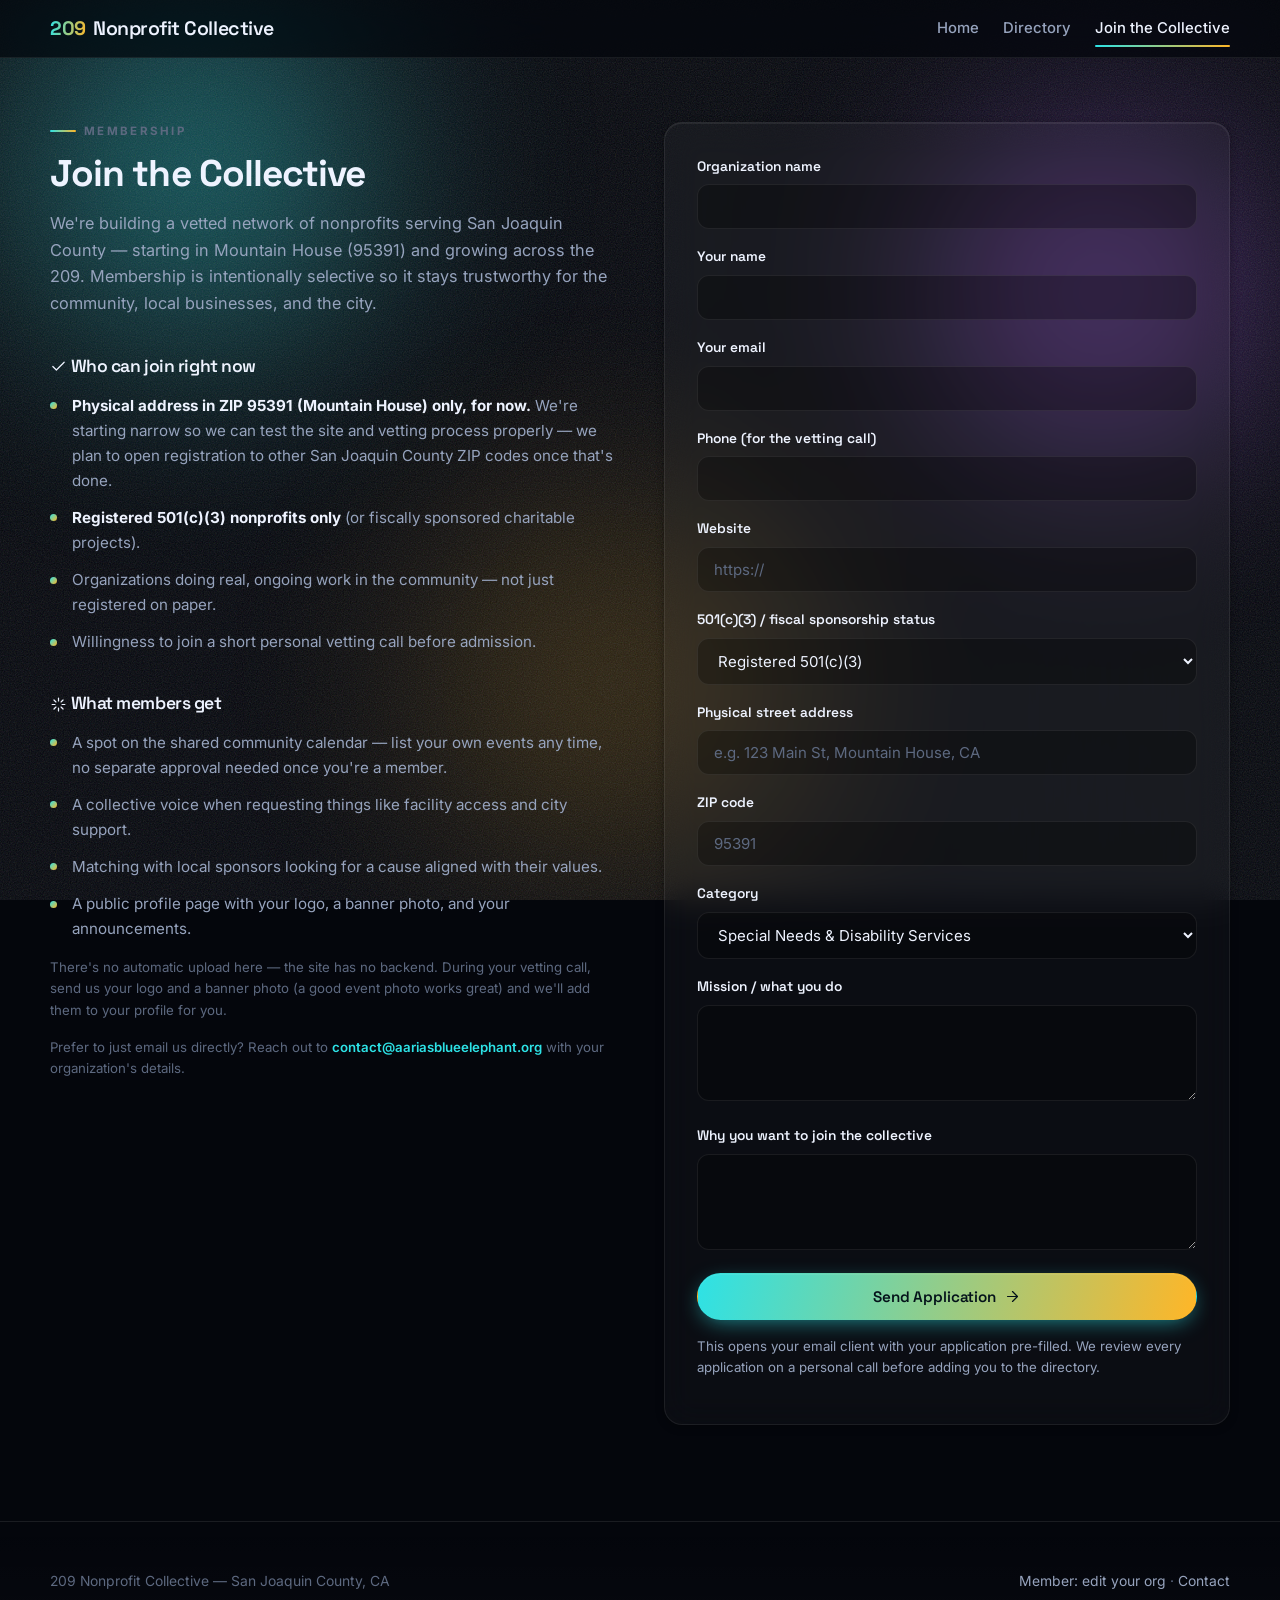
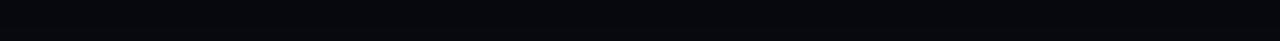
==== commit 56e88094: "Unify the membership CTA as 'Join the Collective' everywhere Replaces the mixed 'Apply to Join' / 'A" ====
--- a/apply.html
+++ b/apply.html
@@ -3,7 +3,7 @@
 <head>
   <meta charset="utf-8" />
   <meta name="viewport" content="width=device-width, initial-scale=1" />
-  <title>Apply to Join · 209 Nonprofit Collective</title>
+  <title>Join the Collective · 209 Nonprofit Collective</title>
   <link rel="preconnect" href="https://fonts.googleapis.com" />
   <link rel="preconnect" href="https://fonts.gstatic.com" crossorigin />
   <link href="https://fonts.googleapis.com/css2?family=Space+Grotesk:wght@500;600;700&family=Inter:wght@400;500;600;700&display=swap" rel="stylesheet" />
@@ -31,7 +31,7 @@
       <div class="nav-links">
         <a href="index.html">Home</a>
         <a href="directory.html">Directory</a>
-        <a href="apply.html" class="active">Apply to Join</a>
+        <a href="apply.html" class="active">Join the Collective</a>
       </div>
     </div>
   </nav>
--- a/assets/css/style.css
+++ b/assets/css/style.css
@@ -130,8 +130,11 @@
   100% { transform: translate(1%, -2%); }
 }
 
-/* Everything above the ambient layer */
-body > *:not(.ambient) { position: relative; z-index: 1; }
+/* Everything above the ambient layer. .preloader must be excluded: this
+   selector scores (0,1,1) and would otherwise beat .preloader's (0,1,0),
+   overriding its position:fixed and rendering it as an in-flow block that
+   pushes the whole page down. */
+body > *:not(.ambient):not(.preloader) { position: relative; z-index: 1; }
 
 /* ---------- 3. Preloader ---------- */
 .preloader {
@@ -921,6 +924,20 @@
 .side-card { padding: var(--s5); }
 .side-card + .side-card { margin-top: var(--s4); }
 .side-card p { color: var(--text-dim); }
+.support-actions { display: flex; flex-direction: column; align-items: flex-start; gap: var(--s2); margin-top: var(--s3); }
+.support-actions .btn { justify-content: center; width: 100%; }
+.support-contact {
+  display: inline-flex;
+  align-items: center;
+  gap: 6px;
+  margin-top: 2px;
+  font-size: 0.84rem;
+  font-weight: 600;
+  color: var(--org-accent);
+  transition: gap 0.3s var(--ease);
+}
+.support-contact:hover { gap: 11px; }
+
 .program-list { list-style: none; padding: 0; margin: 0; display: grid; gap: var(--s2); }
 .program-list li {
   display: flex;
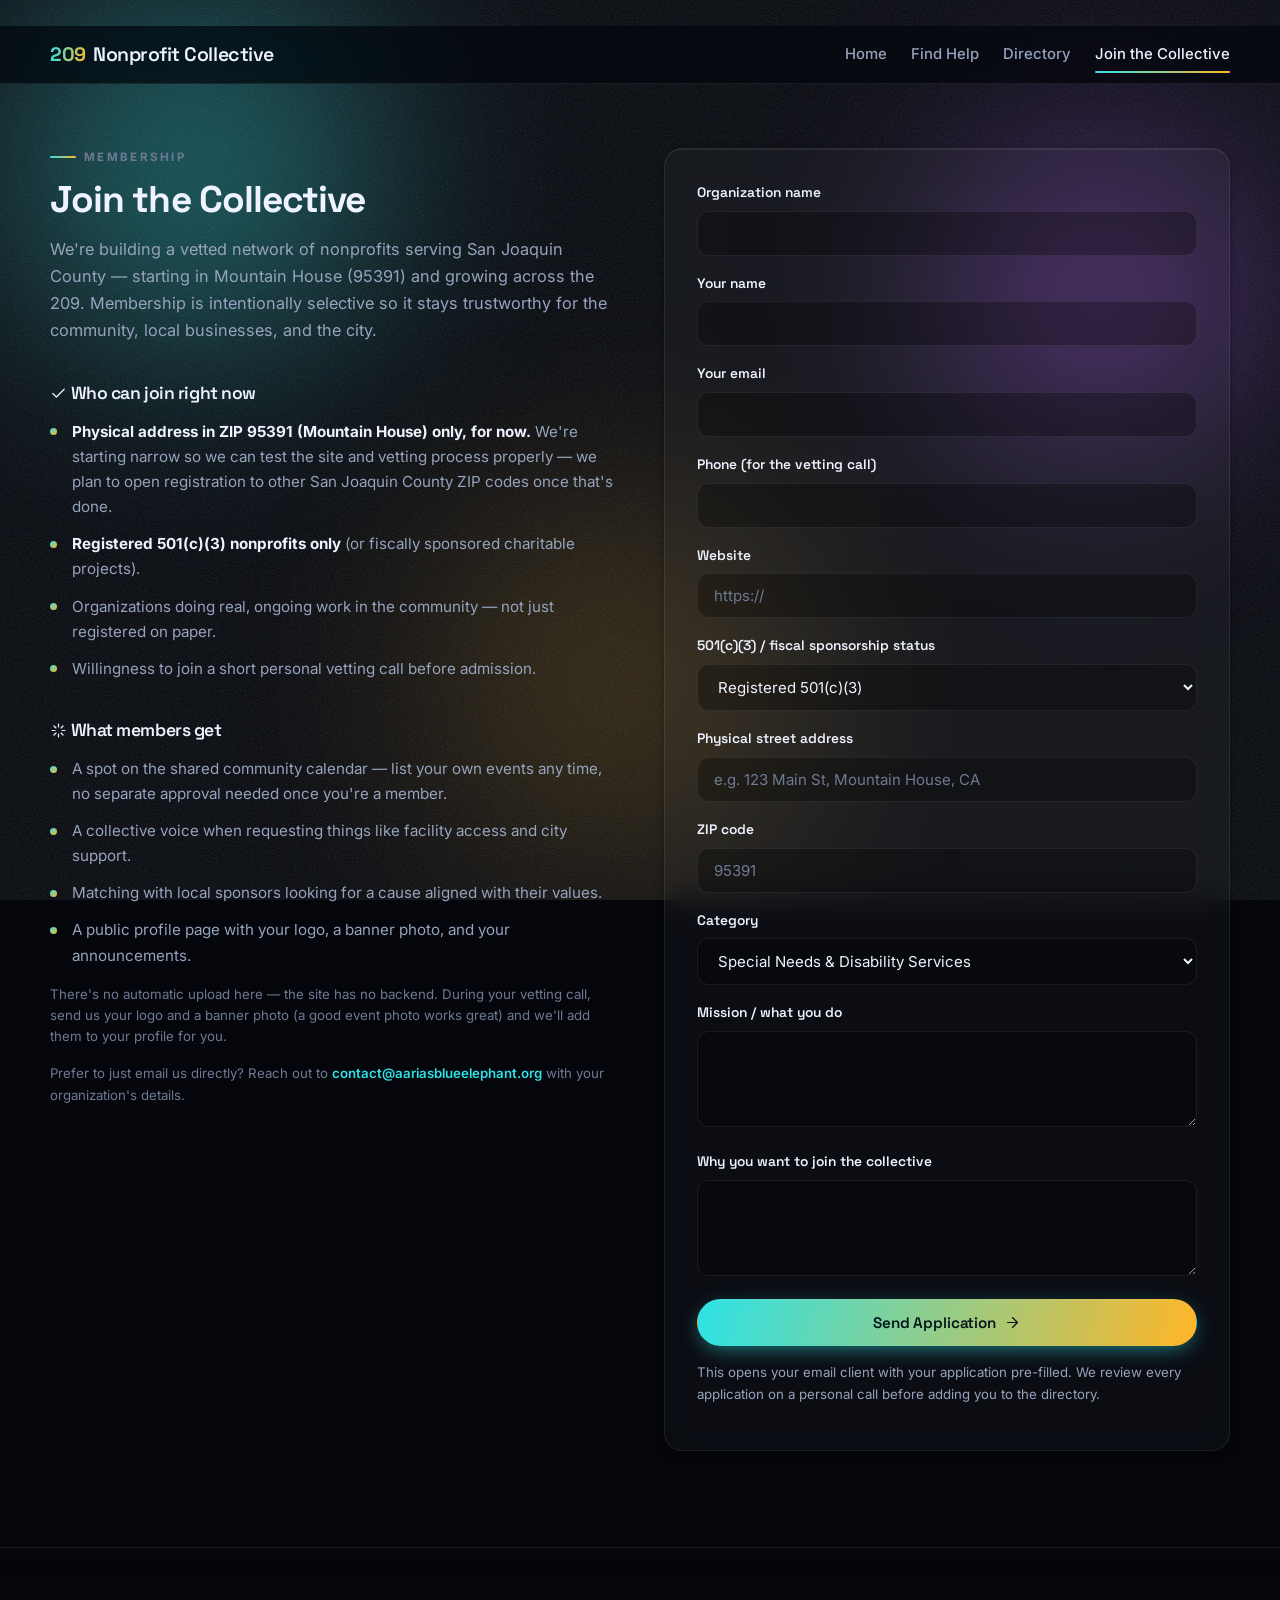
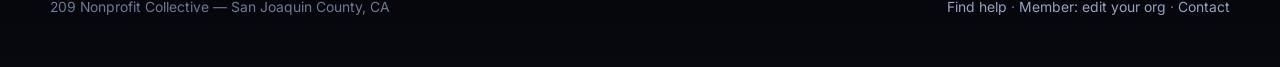
==== commit c0fbb7d7: "Add Find Help page, SEO/social metadata, and an accessibility pass Find Help (help.html): - Communit" ====
--- a/apply.html
+++ b/apply.html
@@ -4,12 +4,28 @@
   <meta charset="utf-8" />
   <meta name="viewport" content="width=device-width, initial-scale=1" />
   <title>Join the Collective · 209 Nonprofit Collective</title>
+  <meta name="description" content="Apply to join a vetted network of San Joaquin County nonprofits. Open to 501(c)(3) organisations in Mountain House (95391), with more of the 209 coming soon." />
+  <link rel="canonical" href="https://aariasblueelephant-create.github.io/209-nonprofit-collective/apply.html" />
+  <meta property="og:type" content="website" />
+  <meta property="og:site_name" content="209 Nonprofit Collective" />
+  <meta property="og:title" content="Join the Collective · 209 Nonprofit Collective" />
+  <meta property="og:description" content="Apply to join a vetted network of San Joaquin County nonprofits. Open to 501(c)(3) organisations in Mountain House (95391), with more of the 209 coming soon." />
+  <meta property="og:url" content="https://aariasblueelephant-create.github.io/209-nonprofit-collective/apply.html" />
+  <meta property="og:image" content="https://aariasblueelephant-create.github.io/209-nonprofit-collective/assets/img/og-card.jpg" />
+  <meta property="og:image:width" content="1200" />
+  <meta property="og:image:height" content="630" />
+  <meta name="twitter:card" content="summary_large_image" />
+  <meta name="twitter:title" content="Join the Collective · 209 Nonprofit Collective" />
+  <meta name="twitter:description" content="Apply to join a vetted network of San Joaquin County nonprofits. Open to 501(c)(3) organisations in Mountain House (95391), with more of the 209 coming soon." />
+  <meta name="twitter:image" content="https://aariasblueelephant-create.github.io/209-nonprofit-collective/assets/img/og-card.jpg" />
+  <meta name="theme-color" content="#04060C" />
   <link rel="preconnect" href="https://fonts.googleapis.com" />
   <link rel="preconnect" href="https://fonts.gstatic.com" crossorigin />
   <link href="https://fonts.googleapis.com/css2?family=Space+Grotesk:wght@500;600;700&family=Inter:wght@400;500;600;700&display=swap" rel="stylesheet" />
   <link rel="stylesheet" href="assets/css/style.css" />
 </head>
 <body>
+  <a class="skip-link" href="#main">Skip to content</a>
   <div class="preloader">
     <div style="display:grid;place-items:center;">
       <div class="pre-mark">209</div>
@@ -25,17 +41,19 @@
     <div class="grain"></div>
   </div>
 
-  <nav class="site-nav">
+  <nav class="site-nav" aria-label="Main">
     <div class="container">
       <a class="brand" href="index.html"><span class="grad-text">209</span> <span>Nonprofit Collective</span></a>
       <div class="nav-links">
         <a href="index.html">Home</a>
+        <a href="help.html">Find Help</a>
         <a href="directory.html">Directory</a>
         <a href="apply.html" class="active">Join the Collective</a>
       </div>
     </div>
   </nav>
 
+  <main id="main" tabindex="-1">
   <div class="container apply-grid">
     <div class="reveal">
       <div class="section-kicker">Membership</div>
@@ -124,10 +142,12 @@
     </div>
   </div>
 
+  </main>
+
   <footer class="site-footer">
     <div class="container footer-row">
       <div>209 Nonprofit Collective — San Joaquin County, CA</div>
-      <div><a href="edit.html">Member: edit your org</a> · <a href="mailto:contact@aariasblueelephant.org">Contact</a></div>
+      <div><a href="help.html">Find help</a> · <a href="edit.html">Member: edit your org</a> · <a href="mailto:contact@aariasblueelephant.org">Contact</a></div>
     </div>
   </footer>
 
--- a/assets/css/style.css
+++ b/assets/css/style.css
@@ -29,9 +29,11 @@
   --org-accent-2: var(--amber);
 
   /* Text ramp */
-  --text: #EEF3FF;
-  --text-dim: #96A3BD;
-  --text-faint: #5D6980;
+  --text: #EEF3FF;      /* 18.2:1 on --bg */
+  --text-dim: #96A3BD;  /*  8.0:1 on --bg */
+  /* Was #5D6980, which measured 3.66:1 — below the WCAG AA 4.5:1 minimum
+     for body text. #6E7A93 measures 4.70:1 and still reads as muted. */
+  --text-faint: #6E7A93;
 
   /* Type */
   --font-display: "Space Grotesk", -apple-system, BlinkMacSystemFont, "Segoe UI", sans-serif;
@@ -86,6 +88,32 @@
 a { color: inherit; text-decoration: none; }
 img { display: block; max-width: 100%; }
 button { font-family: inherit; }
+
+/* Keyboard focus must always be clearly visible. :focus-visible keeps it off
+   mouse clicks while guaranteeing keyboard users can see where they are. */
+:focus-visible {
+  outline: 3px solid var(--aqua);
+  outline-offset: 3px;
+  border-radius: 4px;
+}
+/* Elements we focus programmatically to move screen-reader position (the
+   skip-link target, the results heading). They aren't tab-reachable, so a
+   ring adds no navigational value and visually collides with nearby text. */
+[tabindex="-1"]:focus { outline: none; }
+
+.skip-link {
+  position: absolute;
+  left: var(--s4);
+  top: -60px;
+  z-index: 200;
+  padding: 12px 22px;
+  border-radius: var(--radius-pill);
+  background: var(--aqua);
+  color: #04121A;
+  font-weight: 700;
+  transition: top 0.25s var(--ease);
+}
+.skip-link:focus { top: var(--s4); }
 
 .container { width: min(1180px, 100% - 48px); margin-inline: auto; }
 
@@ -724,6 +752,190 @@
 }
 .event-link:hover { gap: 11px; }
 
+/* ---------- 15b. Shared month calendar ---------- */
+.calendar-layout { display: grid; grid-template-columns: 1.05fr 1fr; gap: var(--s6); align-items: start; }
+
+.calendar-card {
+  padding: var(--s5);
+  border-radius: var(--radius);
+  border: 1px solid var(--border);
+  background: var(--surface);
+  backdrop-filter: blur(16px);
+  -webkit-backdrop-filter: blur(16px);
+  box-shadow: var(--lift), var(--shadow-1);
+}
+
+.cal-nav { display: flex; align-items: center; gap: var(--s3); }
+.cal-nav > div {
+  font-family: var(--font-display);
+  font-weight: 600;
+  font-size: 1rem;
+  min-width: 165px;
+  text-align: center;
+}
+.cal-nav button {
+  width: 38px; height: 38px;
+  border-radius: 50%;
+  border: 1px solid var(--border);
+  background: var(--surface);
+  color: var(--text-dim);
+  cursor: pointer;
+  display: grid;
+  place-items: center;
+  transition: color 0.25s var(--ease), border-color 0.25s var(--ease), transform 0.25s var(--ease);
+}
+.cal-nav button:hover { color: var(--aqua); border-color: var(--aqua); }
+.cal-nav button:active { transform: scale(0.94); }
+#cal-prev .icon { transform: rotate(180deg); }
+
+.cal-grid { display: grid; grid-template-columns: repeat(7, 1fr); gap: 6px; }
+.cal-dow {
+  text-align: center;
+  font-size: 0.68rem;
+  font-weight: 700;
+  letter-spacing: 0.1em;
+  color: var(--text-faint);
+  padding-bottom: var(--s2);
+}
+.cal-day {
+  position: relative;
+  aspect-ratio: 1;
+  border-radius: 10px;
+  border: 1px solid transparent;
+  background: rgba(255, 255, 255, 0.022);
+  display: flex;
+  flex-direction: column;
+  align-items: center;
+  justify-content: center;
+  gap: 4px;
+  font-family: inherit;
+  color: var(--text-dim);
+  padding: 0;
+}
+.cal-empty { background: none; }
+.cal-num { font-size: 0.85rem; font-weight: 600; font-variant-numeric: tabular-nums; }
+.cal-day.is-past { color: var(--text-faint); opacity: 0.55; }
+.cal-day.is-today {
+  border-color: color-mix(in srgb, var(--aqua) 55%, transparent);
+  color: var(--text);
+}
+.cal-day.is-today .cal-num { color: var(--aqua); }
+.cal-day.has-events {
+  cursor: pointer;
+  color: var(--text);
+  background: rgba(255, 255, 255, 0.055);
+  opacity: 1;
+  transition: transform 0.25s var(--ease), background 0.25s var(--ease), border-color 0.25s var(--ease);
+}
+.cal-day.has-events:hover { transform: translateY(-2px); background: rgba(255, 255, 255, 0.1); }
+.cal-day.is-selected {
+  border-color: var(--aqua);
+  background: color-mix(in srgb, var(--aqua) 16%, transparent);
+  box-shadow: 0 0 18px -4px color-mix(in srgb, var(--aqua) 65%, transparent);
+}
+.cal-dots { display: flex; gap: 3px; flex-wrap: wrap; justify-content: center; max-width: 90%; }
+.cal-dot { width: 5px; height: 5px; border-radius: 50%; }
+.cal-legend { font-size: 0.78rem; color: var(--text-faint); margin: var(--s4) 0 0; text-align: center; }
+
+.cal-events-head {
+  display: flex;
+  align-items: baseline;
+  justify-content: space-between;
+  gap: var(--s3);
+  margin-bottom: var(--s4);
+  flex-wrap: wrap;
+}
+.cal-events-head h3 { margin: 0; }
+.cal-clear {
+  border: none;
+  background: none;
+  padding: 0;
+  cursor: pointer;
+  font-size: 0.82rem;
+  font-weight: 600;
+  color: var(--aqua);
+  font-family: inherit;
+}
+.cal-clear:hover { text-decoration: underline; }
+
+@media (max-width: 980px) {
+  .calendar-layout { grid-template-columns: 1fr; }
+}
+
+/* ---------- 15c. Find Help ---------- */
+.crisis-note {
+  display: flex;
+  gap: var(--s4);
+  align-items: flex-start;
+  padding: var(--s4) var(--s5);
+  margin-bottom: var(--s6);
+  border-radius: var(--radius);
+  border: 1px solid color-mix(in srgb, var(--amber) 34%, transparent);
+  background: color-mix(in srgb, var(--amber) 9%, transparent);
+  font-size: 0.9rem;
+  color: var(--text-dim);
+  line-height: 1.6;
+}
+.crisis-note .icon { color: var(--amber); margin-top: 2px; }
+.crisis-note strong { color: var(--text); display: block; margin-bottom: 2px; }
+.crisis-note a { color: var(--amber); font-weight: 700; }
+
+.needs-grid { display: grid; grid-template-columns: repeat(auto-fill, minmax(270px, 1fr)); gap: var(--s4); }
+.need-card {
+  display: flex;
+  flex-direction: column;
+  align-items: flex-start;
+  gap: var(--s2);
+  text-align: left;
+  padding: var(--s5);
+  border-radius: var(--radius);
+  border: 1px solid var(--border);
+  background: var(--surface);
+  backdrop-filter: blur(16px);
+  -webkit-backdrop-filter: blur(16px);
+  box-shadow: var(--lift), var(--shadow-1);
+  cursor: pointer;
+  font-family: inherit;
+  color: var(--text);
+  transition: transform 0.4s var(--ease), box-shadow 0.4s var(--ease), border-color 0.4s var(--ease);
+}
+.need-card:hover {
+  transform: translateY(-4px);
+  border-color: color-mix(in srgb, var(--aqua) 45%, transparent);
+  box-shadow: var(--lift), var(--shadow-2);
+}
+.need-icon {
+  display: grid;
+  place-items: center;
+  width: 46px; height: 46px;
+  border-radius: 14px;
+  margin-bottom: var(--s2);
+  color: #04121A;
+  background: linear-gradient(140deg, var(--aqua), var(--amber));
+  box-shadow: 0 6px 18px -6px color-mix(in srgb, var(--aqua) 70%, transparent);
+}
+.need-label { font-family: var(--font-display); font-weight: 600; font-size: 1.05rem; letter-spacing: -0.02em; }
+.need-blurb { font-size: 0.89rem; color: var(--text-dim); }
+.need-examples { display: flex; flex-wrap: wrap; gap: 6px; margin-top: var(--s2); }
+.need-examples span {
+  font-size: 0.72rem;
+  color: var(--text-faint);
+  border: 1px solid var(--border);
+  border-radius: var(--radius-pill);
+  padding: 3px 9px;
+}
+.need-count {
+  margin-top: var(--s3);
+  font-size: 0.72rem;
+  font-weight: 700;
+  letter-spacing: 0.08em;
+  text-transform: uppercase;
+  color: var(--aqua);
+}
+
+.results-head { display: flex; align-items: center; gap: var(--s4); margin-bottom: var(--s5); flex-wrap: wrap; }
+.results-head h3 { margin: 0 0 2px; font-size: 1.3rem; }
+
 /* ---------- 16. Member spotlight ---------- */
 .spotlight-layout {
   display: grid;
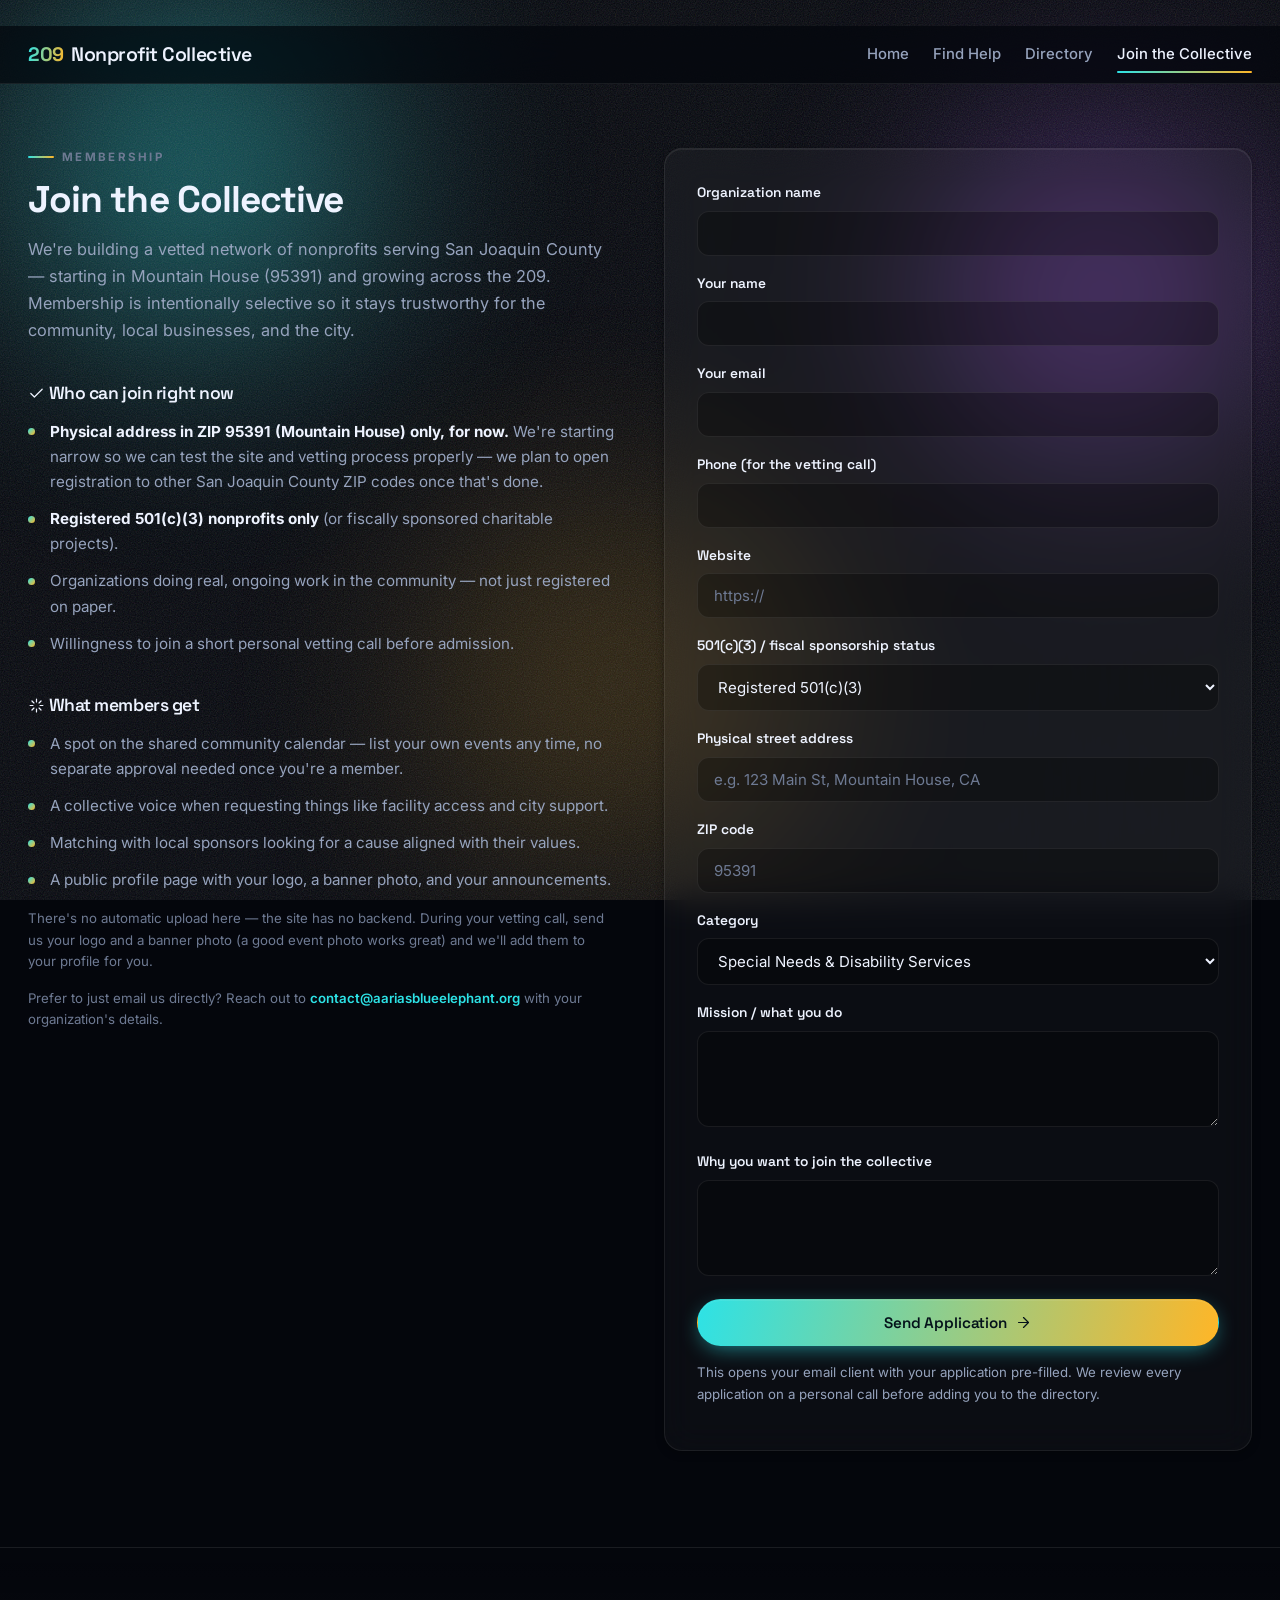
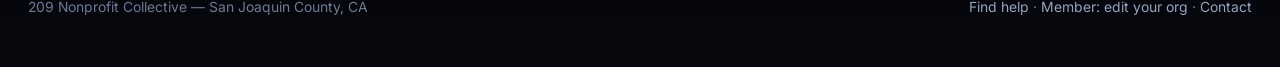
==== commit 91032dee: "Widen hero photo, add favicons, share buttons, and multi-category orgs - Hero photo gets the larger " ====
--- a/apply.html
+++ b/apply.html
@@ -19,6 +19,11 @@
   <meta name="twitter:description" content="Apply to join a vetted network of San Joaquin County nonprofits. Open to 501(c)(3) organisations in Mountain House (95391), with more of the 209 coming soon." />
   <meta name="twitter:image" content="https://aariasblueelephant-create.github.io/209-nonprofit-collective/assets/img/og-card.jpg" />
   <meta name="theme-color" content="#04060C" />
+  <link rel="icon" href="favicon.ico" sizes="any" />
+  <link rel="icon" type="image/png" sizes="32x32" href="assets/img/favicon-32.png" />
+  <link rel="icon" type="image/png" sizes="16x16" href="assets/img/favicon-16.png" />
+  <link rel="apple-touch-icon" href="assets/img/apple-touch-icon.png" />
+  <link rel="manifest" href="site.webmanifest" />
   <link rel="preconnect" href="https://fonts.googleapis.com" />
   <link rel="preconnect" href="https://fonts.gstatic.com" crossorigin />
   <link href="https://fonts.googleapis.com/css2?family=Space+Grotesk:wght@500;600;700&family=Inter:wght@400;500;600;700&display=swap" rel="stylesheet" />
--- a/assets/css/style.css
+++ b/assets/css/style.css
@@ -390,9 +390,18 @@
 .hero { padding: var(--s9) 0 var(--s8); position: relative; }
 .hero .container {
   display: grid;
-  grid-template-columns: 1.05fr 0.95fr;
-  gap: var(--s8);
-  align-items: center;
+  /* Photo side gets the larger share — there's real estate for it and the
+     copy column reads fine narrower. */
+  grid-template-columns: 0.92fr 1.08fr;
+  gap: var(--s7);
+  align-items: center;
+}
+/* On large screens the whole page breathes wider so the hero photo gets real
+   estate. Widening only the hero left the nav visibly inset against it, so
+   the container itself scales — the copy column stays a readable measure
+   because the hero grid gives the photo the larger share. */
+@media (min-width: 1100px) {
+  .container { width: min(1320px, 100% - 56px); }
 }
 
 .hero-kicker {
@@ -936,6 +945,42 @@
 .results-head { display: flex; align-items: center; gap: var(--s4); margin-bottom: var(--s5); flex-wrap: wrap; }
 .results-head h3 { margin: 0 0 2px; font-size: 1.3rem; }
 
+/* ---------- 15d. Share block ---------- */
+.share-block {
+  display: flex;
+  align-items: center;
+  justify-content: space-between;
+  gap: var(--s5);
+  flex-wrap: wrap;
+  margin-top: var(--s8);
+  padding: var(--s5) var(--s6);
+  border-radius: var(--radius);
+  border: 1px solid var(--border);
+  background: var(--surface);
+  backdrop-filter: blur(16px);
+  -webkit-backdrop-filter: blur(16px);
+  box-shadow: var(--lift), var(--shadow-1);
+}
+.share-block h3 { margin: 0 0 4px; }
+.share-block p { margin: 0; color: var(--text-dim); font-size: 0.92rem; max-width: 52ch; }
+.share-actions { display: flex; gap: var(--s2); flex-wrap: wrap; }
+
+/* Compact icon variant (org profile header) */
+.share-icons .share-copy-icon {
+  width: 40px; height: 40px;
+  border-radius: 50%;
+  border: 1px solid var(--border);
+  display: grid;
+  place-items: center;
+  color: var(--text-dim);
+  background: var(--surface);
+  backdrop-filter: blur(10px);
+  -webkit-backdrop-filter: blur(10px);
+  cursor: pointer;
+  transition: color 0.3s var(--ease), border-color 0.3s var(--ease), transform 0.3s var(--ease);
+}
+.share-icons .share-copy-icon:hover { color: var(--org-accent); border-color: var(--org-accent); transform: translateY(-2px); }
+
 /* ---------- 16. Member spotlight ---------- */
 .spotlight-layout {
   display: grid;
@@ -1272,6 +1317,24 @@
 }
 .color-row input[type="text"] { flex: 1; font-family: ui-monospace, Menlo, monospace; }
 
+.checkbox-grid { display: grid; gap: 2px; }
+.checkbox-row {
+  display: flex;
+  align-items: center;
+  gap: var(--s3);
+  padding: 9px 12px;
+  border-radius: var(--radius-sm);
+  font-size: 0.9rem;
+  color: var(--text-dim);
+  cursor: pointer;
+  transition: background 0.2s var(--ease), color 0.2s var(--ease);
+}
+.checkbox-row:hover { background: var(--surface); color: var(--text); }
+.checkbox-row input { width: 17px; height: 17px; accent-color: var(--aqua); cursor: pointer; flex-shrink: 0; }
+.checkbox-row.is-primary { color: var(--aqua); cursor: default; }
+.checkbox-row.is-primary:hover { background: none; }
+.checkbox-row.is-primary input { cursor: default; }
+
 .theme-grid { display: grid; grid-template-columns: repeat(auto-fill, minmax(84px, 1fr)); gap: var(--s2); }
 .theme-preset {
   display: flex;
